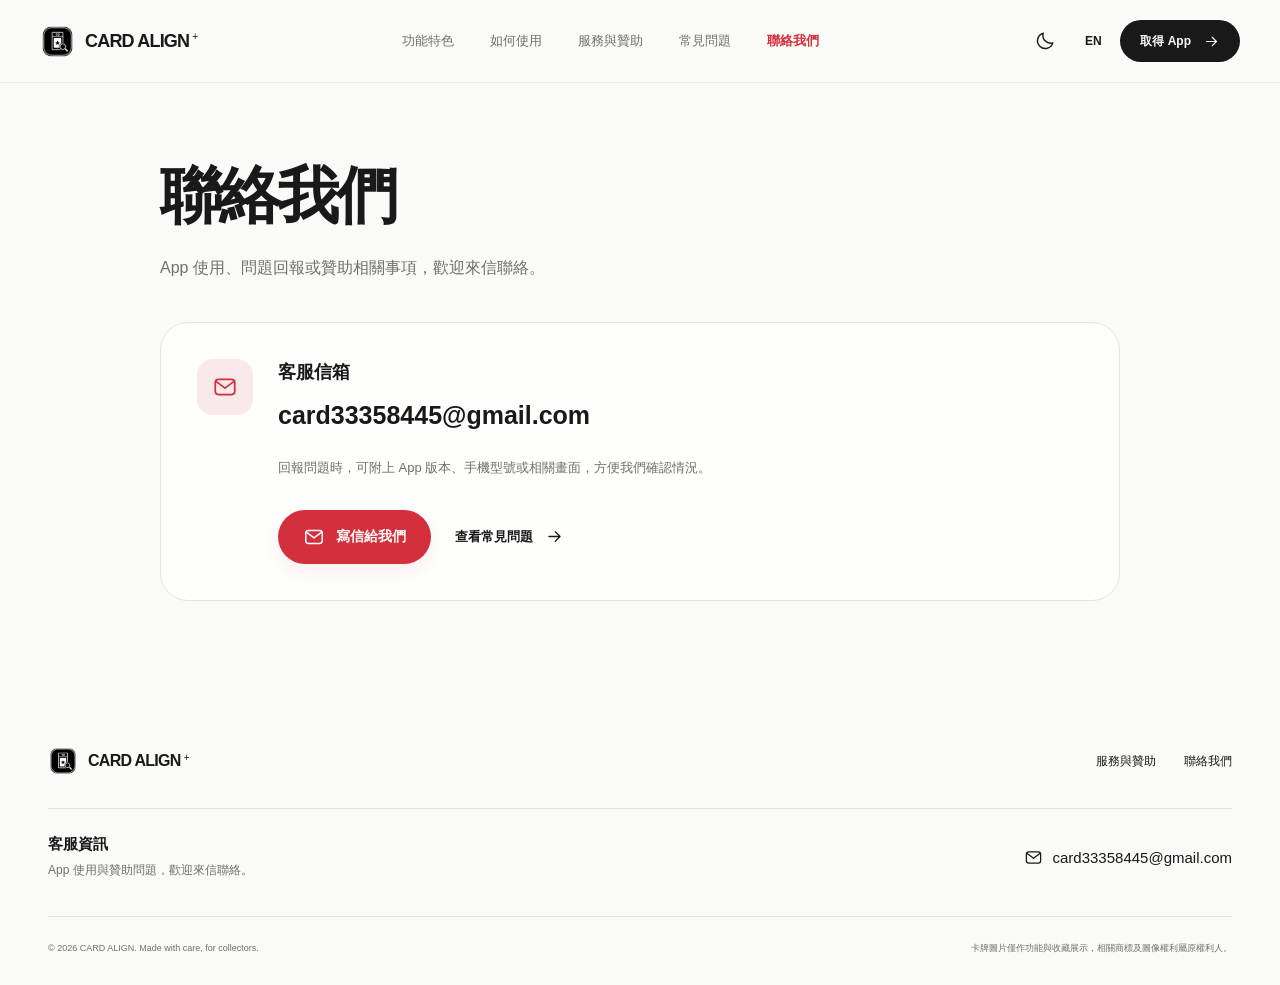
==== contact.html @ 81895a0d "Add standalone contact page and vertical feature stories without image previews" ====
<!doctype html>
<html lang="zh-Hant" data-theme="light" data-page="contact">
<head>
  <meta charset="utf-8">
  <meta name="viewport" content="width=device-width, initial-scale=1">
  <meta name="theme-color" content="#fafaf8">
  <meta name="description" content="CARD ALIGN 客服與聯絡方式。App 使用、問題回報或贊助相關事項，歡迎來信 card33358445@gmail.com。">
  <meta property="og:type" content="website">
  <meta property="og:title" content="聯絡我們｜CARD ALIGN">
  <meta property="og:description" content="CARD ALIGN 客服與聯絡方式，提供 App 使用與贊助問題的 Email 聯絡資訊。">
  <meta property="og:image" content="https://ice0819.github.io/Card-Align/assets/social-preview.jpg">
  <meta property="og:url" content="https://ice0819.github.io/Card-Align/contact.html">
  <meta name="twitter:card" content="summary_large_image">
  <link rel="icon" href="assets/favicon.png" type="image/png">
  <link rel="apple-touch-icon" href="assets/app-icon.png">
  <link rel="stylesheet" href="styles.css">
  <script>
    try { document.documentElement.dataset.theme = localStorage.getItem('card-align-theme') === 'dark' ? 'dark' : 'light'; } catch (_) {}
  </script>
  <script src="script.js" defer></script>
  <title>聯絡我們｜CARD ALIGN</title>
</head>
<body class="contact-page">
  <svg class="icon-definitions" xmlns="http://www.w3.org/2000/svg" aria-hidden="true">
    <symbol id="i-arrow" viewBox="0 0 24 24"><path d="M5 12h14m-6-6 6 6-6 6"/></symbol>
    <symbol id="i-down" viewBox="0 0 24 24"><path d="M12 3v12m-5-5 5 5 5-5M5 17v4h14v-4"/></symbol>
    <symbol id="i-search" viewBox="0 0 24 24"><circle cx="10.5" cy="10.5" r="6.5"/><path d="m16 16 5 5"/></symbol>
    <symbol id="i-sun" viewBox="0 0 24 24"><circle cx="12" cy="12" r="4"/><path d="M12 2v2m0 16v2M2 12h2m16 0h2M5 5l1.5 1.5m11 11L19 19M5 19l1.5-1.5m11-11L19 5"/></symbol>
    <symbol id="i-moon" viewBox="0 0 24 24"><path d="M20.5 14A8.5 8.5 0 0 1 10 3.5 8.5 8.5 0 1 0 20.5 14Z"/></symbol>
    <symbol id="i-menu" viewBox="0 0 24 24"><path d="M4 8h16M4 16h16"/></symbol>
    <symbol id="i-plus" viewBox="0 0 24 24"><path d="M12 5v14M5 12h14"/></symbol>
    <symbol id="i-scan" viewBox="0 0 24 24"><path d="M8 3H3v5m13-5h5v5M3 16v5h5m8 0h5v-5M7 12h10M12 7v10"/></symbol>
    <symbol id="i-photo" viewBox="0 0 24 24"><rect x="3" y="3" width="18" height="18" rx="3"/><circle cx="8" cy="8" r="1.5"/><path d="m3 17 6-6 5 5 3-3 4 4"/></symbol>
    <symbol id="i-chart" viewBox="0 0 24 24"><path d="M4 3v18h17M9 16v-5m5 5V6m5 10v-7"/></symbol>
    <symbol id="i-book" viewBox="0 0 24 24"><path d="M5 3h14v18H5a2 2 0 0 1-2-2V5a2 2 0 0 1 2-2Zm0 14h14M7 3v14m4-9h4"/></symbol>
    <symbol id="i-check" viewBox="0 0 24 24"><path d="m5 12 4 4L19 6"/></symbol>
    <symbol id="i-mail" viewBox="0 0 24 24"><rect x="3" y="5" width="18" height="14" rx="3"/><path d="m4 7 8 6 8-6"/></symbol>
    <symbol id="i-coffee" viewBox="0 0 24 24"><path d="M4 8h13v7a5 5 0 0 1-5 5H9a5 5 0 0 1-5-5V8Zm13 1h2a3 3 0 1 1 0 6h-2M7 3v2m4-2v2m4-2v2"/></symbol>
    <symbol id="i-external" viewBox="0 0 24 24"><path d="M14 4h6v6m0-6L10 14M10 4H5a1 1 0 0 0-1 1v14a1 1 0 0 0 1 1h14a1 1 0 0 0 1-1v-5"/></symbol>
  </svg>
  <a class="skip-link" href="#main" data-i18n="skip">跳至主要內容</a>
  <header class="site-header">
    <div class="header-inner">
      <a class="brand" href="index.html" data-page-link aria-label="CARD ALIGN home">
        <img class="brand-mark" src="assets/logo.png" width="40" height="40" alt="">
        <span>CARD ALIGN<span class="brand-dot" aria-hidden="true">+</span></span>
      </a>
      <nav class="desktop-nav" aria-label="主要導覽" data-i18n-aria="navigation">
        <a href="index.html#features" data-page-link data-i18n="navFeatures">功能特色</a>
        <a href="index.html#how-it-works" data-page-link data-i18n="navHow">如何使用</a>
        <a href="index.html#service-info" data-page-link data-i18n="navService">服務與贊助</a>
        <a href="index.html#faq" data-page-link data-i18n="navFaq">常見問題</a>
        <a href="contact.html" data-page-link aria-current="page" data-i18n="contactUs">聯絡我們</a>
      </nav>
      <div class="header-actions">
        <button class="icon-button theme-toggle" type="button" aria-label="切換深色模式" data-i18n-aria="themeDark" aria-pressed="false"><svg class="icon moon"><use href="#i-moon"/></svg><svg class="icon sun"><use href="#i-sun"/></svg></button>
        <button class="language-toggle" type="button" aria-label="Switch to English">EN</button>
        <a class="button button-small button-ink header-download" href="index.html#download" data-page-link><span data-i18n="navDownload">取得 App</span><svg class="icon"><use href="#i-arrow"/></svg></a>
        <button class="icon-button menu-toggle" type="button" aria-expanded="false" aria-controls="mobile-menu" aria-label="開啟選單" data-i18n-aria="menuOpen"><svg class="icon"><use href="#i-menu"/></svg></button>
      </div>
    </div>
    <nav id="mobile-menu" class="mobile-menu" aria-label="行動版導覽" data-i18n-aria="mobileNavigation" hidden>
      <a href="index.html#features" data-page-link data-i18n="navFeatures">功能特色</a>
      <a href="index.html#how-it-works" data-page-link data-i18n="navHow">如何使用</a>
      <a href="index.html#service-info" data-page-link data-i18n="navService">服務與贊助</a>
      <a href="index.html#faq" data-page-link data-i18n="navFaq">常見問題</a>
        <a href="contact.html" data-page-link aria-current="page" data-i18n="contactUs">聯絡我們</a>
      <a href="index.html#download" data-page-link data-i18n="navDownload">取得 App</a>
    </nav>
  </header>

  <main id="main" class="contact-main container" aria-labelledby="contact-title">
    <div class="contact-heading reveal">
      <h1 id="contact-title" data-i18n="contactPageTitle">聯絡我們</h1>
      <p data-i18n="contactPageIntro">App 使用、問題回報或贊助相關事項，歡迎來信聯絡。</p>
    </div>
    <section class="contact-details reveal" aria-labelledby="contact-email-title">
      <span class="contact-mail-icon" aria-hidden="true"><svg class="icon"><use href="#i-mail"/></svg></span>
      <div class="contact-detail-copy">
        <h2 id="contact-email-title" data-i18n="contactEmailTitle">客服信箱</h2>
        <a class="contact-email" href="mailto:card33358445@gmail.com">card33358445@gmail.com</a>
        <p data-i18n="contactHelp">回報問題時，可附上 App 版本、手機型號或相關畫面，方便我們確認情況。</p>
        <div class="contact-actions">
          <a class="button button-red" href="mailto:card33358445@gmail.com"><svg class="icon" aria-hidden="true"><use href="#i-mail"/></svg><span data-i18n="contactWrite">寫信給我們</span></a>
          <a class="text-link" href="index.html#faq" data-page-link><span data-i18n="contactFaq">查看常見問題</span><svg class="icon" aria-hidden="true"><use href="#i-arrow"/></svg></a>
        </div>
      </div>
    </section>
  </main>

  <footer class="site-footer container">
    <div class="footer-top">
      <a class="brand" href="index.html" data-page-link aria-label="CARD ALIGN home"><img class="brand-mark" src="assets/logo.png" width="36" height="36" alt=""><span>CARD ALIGN<span class="brand-dot" aria-hidden="true">+</span></span></a>
      <div class="footer-links">
        <a href="index.html#service-info" data-page-link data-i18n="navService">服務與贊助</a>
        <a href="contact.html" data-page-link aria-current="page" data-i18n="contactUs">聯絡我們</a>
      </div>
    </div>
    <div id="contact" class="footer-contact">
      <div><h3 data-i18n="customerServiceTitle">客服資訊</h3><p data-i18n="customerServiceBody">App 使用與贊助問題，歡迎來信聯絡。</p></div>
      <a class="contact-email" href="mailto:card33358445@gmail.com"><svg class="icon" aria-hidden="true"><use href="#i-mail"/></svg><span>card33358445@gmail.com</span></a>
    </div>
    <div class="footer-bottom"><span>© <span id="year">2026</span> CARD ALIGN. <span data-i18n="madeWithCare">Made with care, for collectors.</span></span><span data-i18n="artworkCredit">卡牌圖片僅作功能與收藏展示，相關商標及圖像權利屬原權利人。</span></div>
  </footer>
</body>
</html>
---- styles.css ----
@charset "UTF-8";
:root {
  --bg:#fafaf8;
  --surface:#fff;
  --ink:#191919;
  --muted:#6f716e;
  --line:#e4e5df;
  --red:#d32f3c;
  --red-soft:#f9e9ea;
  --stage:#edf0ee;
  --glass:rgba(255,255,255,.78);
  --shadow:0 25px 55px -24px rgba(22,28,26,.38);
  --radius:28px;
  --ease:cubic-bezier(.22,.68,0,1.05);
  color-scheme:light
}
[data-theme=dark] {
  --bg:#111311;
  --surface:#1b1e1b;
  --ink:#f5f5ee;
  --muted:#aaaFA7;
  --line:#343832;
  --red:#ff7580;
  --red-soft:#392326;
  --stage:#212722;
  --glass:rgba(31,36,31,.85);
  --shadow:0 25px 60px -20px #0009;
  color-scheme:dark
}
*,*::before,*::after {
  box-sizing:border-box
}
html {
  scroll-behavior:smooth;
  scroll-padding-top:110px
}
body {
  margin:0;
  background:var(--bg);
  color:var(--ink);
  font-family:Arial,"Noto Sans TC","Microsoft JhengHei",sans-serif;
  -webkit-font-smoothing:antialiased;
  font-size:15px;
  line-height:1.7
}
button,a,input {
  -webkit-tap-highlight-color:transparent
}
button,input {
  font:inherit
}
button,a {
  touch-action:manipulation
}
button {
  color:inherit
}
button {
  cursor:pointer
}
a {
  color:inherit;
  text-decoration:none
}
button:disabled {
  cursor:default
}
img {
  display:block;
  max-width:100%;
  height:auto
}
button {
  border:0
}
p,h1,h2,h3,figure {
  margin:0
}
h1,h2,h3 {
  line-height:1.2;
  letter-spacing:-.055em
}
h2 {
  font-size:clamp(36px,4.2vw,59px);
  font-weight:800
}
h3 {
  font-size:23px;
  font-weight:700
}
::selection {
  background:#f3a6ae;
  color:#191919
}
[hidden] {
  display:none!important
}
:focus-visible {
  outline:3px solid var(--red);
  outline-offset:5px;
  border-radius:5px
}
.icon {
  width:22px;
  height:22px;
  fill:none;
  stroke:currentColor;
  stroke-width:1.6;
  stroke-linecap:round;
  stroke-linejoin:round;
  flex:none
}
.icon-definitions {
  position:absolute;
  width:0;
  height:0;
  overflow:hidden
}
.container {
  width:min(1240px,calc(100% - 96px));
  margin-inline:auto
}
.section-space {
  padding-block:116px
}
.eyebrow {
  font-size:11px;
  font-weight:700;
  letter-spacing:.14em;
  line-height:1.6;
  margin-bottom:23px;
  color:var(--muted);
  display:flex;
  align-items:center;
  gap:10px
}
.tiny-cross {
  width:10px;
  height:10px;
  position:relative;
  color:var(--red)
}
.tiny-cross::before,.tiny-cross::after {
  content:"";
  position:absolute;
  background:currentColor;
  top:4px;
  left:0;
  width:10px;
  height:2px
}
.tiny-cross::after {
  transform:rotate(90deg)
}
.section-intro {
  color:var(--muted);
  margin-top:22px;
  font-size:17px;
  line-height:1.8
}
.button {
  min-height:54px;
  padding:14px 25px;
  display:inline-flex;
  align-items:center;
  justify-content:center;
  gap:11px;
  border-radius:999px;
  font-size:14px;
  font-weight:700;
  line-height:1.4;
  transition:transform .2s,background .2s,box-shadow .2s;
  text-align:center
}
.button:hover {
  transform:translateY(-2px)
}
.button:active {
  transform:translateY(0)
}
.button-red {
  background:#d32f3c;
  color:#fff;
  box-shadow:0 7px 16px #d32f3c14
}
.button-red:hover {
  background:#b82430;
  box-shadow:0 9px 22px #d32f3c25
}
.button-ink {
  background:var(--ink);
  color:var(--bg)
}
.button-ink:hover {
  box-shadow:0 7px 20px #0002
}
.button-small {
  min-height:42px;
  padding:10px 20px;
  font-size:12px;
  gap:12px
}
.button-small .icon {
  width:17px;
  height:17px
}
.text-link {
  display:inline-flex;
  align-items:center;
  gap:12px;
  font-weight:600;
  font-size:14px
}
.text-link .icon {
  width:19px;
  height:19px;
  transition:transform .2s
}
.text-link:hover .icon {
  transform:translateX(4px)
}
.icon-button {
  width:42px;
  height:42px;
  display:inline-flex;
  align-items:center;
  justify-content:center;
  border-radius:50%;
  background:transparent;
  transition:background .2s;
  flex:none
}
.icon-button:hover {
  background:var(--line)
}
.glass {
  background:var(--glass);
  border:1px solid #ffffff9e;
  box-shadow:0 12px 45px #18281b0c;
  backdrop-filter:blur(18px);
  -webkit-backdrop-filter:blur(18px)
}
[data-theme=dark] .glass {
  border-color:#ffffff1f
}
.skip-link {
  position:fixed;
  top:-100px;
  left:20px;
  background:var(--ink);
  color:var(--bg);
  padding:10px 20px;
  z-index:100
}
.skip-link:focus {
  top:10px
}
.sr-only {
  position:absolute;
  width:1px;
  height:1px;
  padding:0;
  overflow:hidden;
  clip:rect(0,0,0,0);
  white-space:nowrap;
  border:0
}
/* Navigation */
.site-header {
  position:sticky;
  top:0;
  z-index:50;
  background:color-mix(in srgb,var(--bg) 88%,transparent);
  backdrop-filter:blur(20px);
  -webkit-backdrop-filter:blur(20px);
  border-bottom:1px solid color-mix(in srgb,var(--line) 60%,transparent)
}
.header-inner {
  width:min(1500px,calc(100% - 80px));
  height:82px;
  margin:auto;
  display:flex;
  align-items:center;
  justify-content:space-between;
  gap:25px
}
.brand {
  display:inline-flex;
  align-items:center;
  gap:10px;
  white-space:nowrap;
  font-weight:800;
  font-size:18px;
  letter-spacing:-.045em;
  line-height:1
}
.brand-mark {
  width:35px;
  height:35px;
  object-fit:contain
}
[data-theme=dark] .brand-mark {
  filter:invert(1)
}
.brand-dot {
  font-size:10px;
  vertical-align:top;
  margin-left:3px;
  font-weight:400
}
.desktop-nav {
  display:flex;
  gap:36px;
  font-size:13px;
  color:var(--muted);
  margin-left:0
}
.desktop-nav a:hover {
  color:var(--ink)
}
.header-actions {
  display:flex;
  align-items:center;
  gap:8px
}
.language-toggle {
  background:transparent;
  border-radius:50%;
  width:38px;
  height:42px;
  font-size:12px;
  font-weight:700
}
.language-toggle:hover {
  background:var(--line)
}
.theme-toggle .sun {
  display:none
}
[data-theme=dark] .theme-toggle .sun {
  display:block
}
[data-theme=dark] .theme-toggle .moon {
  display:none
}
.menu-toggle {
  display:none
}
.mobile-menu {
  padding:12px 24px 20px;
  border-top:1px solid var(--line)
}
.mobile-menu a {
  display:block;
  padding:10px 8px;
  font-size:15px
}
/* Hero and the interactive card fan */
.hero {
  overflow:hidden;
  position:relative
}
.hero-copy {
  text-align:center;
  padding-top:63px;
  position:relative;
  z-index:2
}
.status-dot {
  width:6px;
  height:6px;
  background:var(--red);
  border-radius:50%;
  display:inline-block;
  flex:none
}
.hero h1 {
  font-size:clamp(54px,6.4vw,90px);
  font-weight:800;
  letter-spacing:-.075em;
  line-height:1.17;
  margin:25px 0 21px;
  position:relative;
  display:inline-block
}
.hero-emphasis {
  position:relative
}
.hero-emphasis::after {
  content:"";
  height:5px;
  position:absolute;
  left:1px;
  right:12px;
  bottom:-6px;
  background:var(--red);
  transform:rotate(-1.5deg);
  border-radius:50%;
  opacity:.85
}
.alignment-spark {
  position:absolute;
  right:-43px;
  bottom:28px;
  width:30px;
  height:30px;
  color:var(--red)
}
.alignment-spark::before,.alignment-spark::after {
  content:"";
  position:absolute;
  left:14px;
  top:0;
  width:2px;
  height:30px;
  background:currentColor
}
.alignment-spark::after {
  transform:rotate(90deg)
}
.hero-actions {
  display:flex;
  justify-content:center;
  align-items:center;
  gap:28px;
  margin-top:12px
}
.card-showcase {
  height:392px;
  position:relative;
  margin:36px auto 0;
  max-width:1640px;
  touch-action:pan-y;
  user-select:none;
  -webkit-user-select:none;
  isolation:isolate
}
.showcase-glow {
  position:absolute;
  left:12%;
  right:12%;
  top:10%;
  height:85%;
  background:radial-gradient(ellipse at center,#e6dfd2 0,transparent 68%);
  opacity:.4;
  z-index:-1;
  pointer-events:none
}
.showcase-cards {
  --card-width:190px;
  --card-step:157px;
  position:absolute;
  inset:22px 0 58px;
  pointer-events:none
}
.showcase-card {
  position:absolute;
  width:var(--card-width);
  left:calc(50% - var(--card-width)/2);
  top:5px;
  border-radius:10px;
  padding:0;
  box-shadow:var(--shadow);
  transform:translateX(calc(var(--offset)*var(--card-step))) translateY(var(--rise)) rotate(var(--angle)) scale(.94);
  transform-origin:50% 90%;
  z-index:var(--layer);
  background:#c4c1b4;
  transition:transform .8s var(--ease),opacity .6s,box-shadow .4s;
  pointer-events:auto
}
.showcase-card img {
  width:100%;
  aspect-ratio:360/502;
  border-radius:10px;
  object-fit:cover
}
.showcase-card:hover {
  box-shadow:0 26px 55px -15px #2227
}
.showcase-card.is-current {
  transform:translateX(0) translateY(-6px) rotate(0) scale(1.06);
  box-shadow:0 25px 45px -18px #1116
}
.showcase-card:focus-visible {
  outline-offset:6px
}
.showcase-badge {
  position:absolute;
  top:227px;
  left:calc(50% + 49px);
  z-index:10;
  padding:12px 14px;
  border-radius:13px;
  display:flex;
  gap:11px;
  align-items:center;
  pointer-events:none;
  transform:rotate(-4deg)
}
.showcase-badge>.icon {
  color:var(--red);
  width:26px;
  height:26px
}
.showcase-badge strong {
  display:block;
  font-size:22px;
  letter-spacing:-.03em;
  line-height:1.2
}
.showcase-badge div>span {
  font-size:10px;
  color:var(--muted)
}
.badge-tick {
  background:var(--ink);
  color:var(--surface);
  border-radius:50%;
  width:21px;
  height:21px;
  margin-left:7px;
  display:flex;
  align-items:center;
  justify-content:center
}
.badge-tick .icon {
  width:13px;
  height:13px
}
.showcase-controls {
  position:absolute;
  bottom:0;
  left:50%;
  transform:translateX(-50%);
  display:flex;
  align-items:center;
  gap:19px;
  white-space:nowrap
}
.showcase-controls .icon-button {
  width:34px;
  height:34px;
  border:1px solid var(--line);
  background:var(--bg)
}
.showcase-controls .icon {
  width:15px;
  height:15px
}
.showcase-prev .icon {
  transform:rotate(180deg)
}
/* One feature story at a time, following the normal page scroll. */
.gallery-intro { margin-top:35px; color:var(--muted); font-size:14px; }
.app-gallery { display:block; }
.feature-story {
  display:grid;
  grid-template-columns:minmax(0,480px) minmax(0,1fr);
  align-items:center;
  gap:90px;
  padding-block:58px;
}
.feature-story+.feature-story { border-top:1px solid var(--line); }
.feature-story-image { width:100%; height:auto; border-radius:20px; }
.feature-story figcaption { max-width:450px; }
.feature-story h3 { font-size:clamp(27px,3vw,40px); line-height:1.35; letter-spacing:-.045em; }
.feature-story figcaption p { margin-top:20px; font-size:16px; line-height:1.9; color:var(--muted); }
.feature-story:nth-child(even) { grid-template-columns:minmax(0,1fr) minmax(0,480px); }
.feature-story:nth-child(even) .feature-story-image { order:2; }
.feature-story:nth-child(even) figcaption { order:1; }
@media(max-width:1100px) {
  .feature-story { grid-template-columns:minmax(0,1fr) minmax(0,1fr); gap:55px; }
  .feature-story:nth-child(even) { grid-template-columns:minmax(0,1fr) minmax(0,1fr); }
}
@media(max-width:600px) {
  .gallery-intro { margin-top:25px; font-size:13px; }
  .feature-story { display:flex; flex-direction:column; align-items:stretch; gap:25px; padding-block:36px; }
  .feature-story:nth-child(even) .feature-story-image,.feature-story:nth-child(even) figcaption { order:0; }
  .feature-story-image { border-radius:15px; }
  .feature-story h3 { font-size:27px; }
  .feature-story figcaption p { margin-top:11px; font-size:14px; }
}
/* Feature tabs */
.feature-section {
  padding-top:80px
}
.feature-layout {
  display:grid;
  grid-template-columns:.9fr 1.1fr;
  gap:100px;
  margin-top:54px;
  align-items:stretch
}
.feature-tabs {
  display:flex;
  flex-direction:column;
  justify-content:center
}
.feature-tab {
  text-align:left;
  display:flex;
  gap:19px;
  padding:28px 0;
  background:none;
  border-top:1px solid var(--line);
  opacity:.56;
  transition:opacity .25s;
  align-items:flex-start
}
.feature-tab:last-child {
  border-bottom:1px solid var(--line)
}
.feature-tab:hover,.feature-tab.is-active {
  opacity:1
}
.feature-tab.is-active .tab-number {
  color:var(--red)
}
.tab-number {
  font-size:11px;
  line-height:26px;
  font-weight:700;
  font-variant-numeric:tabular-nums
}
.tab-copy {
  flex:1;
  display:flex;
  flex-direction:column;
  gap:11px
}
.tab-copy strong {
  font-size:24px;
  letter-spacing:-.045em;
  line-height:1.4
}
.tab-copy>span {
  font-size:13px;
  color:var(--muted);
  line-height:1.9;
  max-width:320px
}
.feature-tab>.icon {
  width:21px;
  height:21px;
  margin-top:3px
}
.feature-stage {
  min-width:0;
  background:var(--stage);
  border-radius:var(--radius);
  min-height:526px;
  overflow:hidden;
  position:relative
}
.feature-panel {
  position:relative;
  min-height:526px;
  padding:24px;
  display:flex;
  flex-direction:column;
  align-items:center;
  justify-content:center;
  animation:panel-in .3s ease
}
.stage-topline {
  position:absolute;
  top:22px;
  left:24px;
  right:24px;
  display:flex;
  justify-content:space-between;
  align-items:center;
  z-index:3
}
.stage-tag {
  display:inline-flex;
  align-items:center;
  gap:7px;
  font-size:10px;
  font-weight:600;
  background:var(--glass);
  border:1px solid var(--surface);
  padding:5px 10px;
  border-radius:20px
}
.stage-tag .icon {
  width:13px;
  height:13px
}
.demo-label {
  font-size:10px;
  letter-spacing:.03em;
  color:var(--muted)
}
.alignment-demo {
  position:relative;
  display:flex;
  justify-content:center;
  align-items:center;
  width:100%;
  height:348px;
  margin-top:15px
}
.alignment-grid {
  position:absolute;
  inset:0;
  background-image:linear-gradient(var(--line) 1px,transparent 1px),linear-gradient(90deg,var(--line) 1px,transparent 1px);
  background-size:31px 31px;
  mask-image:radial-gradient(ellipse,#0009,transparent 70%);
  -webkit-mask-image:radial-gradient(ellipse,#0009,transparent 70%)
}
.align-card {
  position:relative;
  width:183px;
  transform:rotate(-5deg);
  box-shadow:0 16px 30px #172c3c24;
  border-radius:7px
}
.align-card>img {
  border-radius:7px
}
.detection-outline {
  position:absolute;
  inset:-6px;
  border:1px solid var(--red)
}
.detection-outline>i {
  position:absolute;
  width:8px;
  height:8px;
  background:var(--red);
  border:2px solid #fff;
  border-radius:50%;
  left:-4px;
  top:-4px
}
.detection-outline>i:nth-child(2) {
  left:auto;
  right:-4px
}
.detection-outline>i:nth-child(3) {
  left:auto;
  right:-4px;
  top:auto;
  bottom:-4px
}
.detection-outline>i:nth-child(4) {
  top:auto;
  bottom:-4px
}
.inner-outline {
  position:absolute;
  inset:18px 17px;
  border:1px solid #fff9;
  box-shadow:0 0 0 1px #19191920;
  transform:translateX(var(--demo-offset,0px));
  transition:transform .1s
}
.floating-coordinate {
  position:absolute;
  font-size:9px;
  font-family:monospace;
  color:var(--muted);
  background:var(--glass);
  padding:3px 7px;
  border-radius:3px
}
.coordinate-top {
  top:37px;
  left:20px
}
.coordinate-bottom {
  bottom:23px;
  right:10px
}
.demo-slider {
  width:100%;
  max-width:355px;
  position:relative;
  padding:16px 19px 12px;
  border-radius:15px;
  margin-top:-1px
}
.demo-slider-head {
  display:flex;
  justify-content:space-between;
  align-items:center;
  font-size:11px
}
.demo-slider output {
  font-size:16px;
  font-weight:700;
  font-variant-numeric:tabular-nums
}
.demo-slider input {
  display:block;
  width:100%;
  accent-color:var(--red);
  height:18px;
  margin:12px 0 7px;
  cursor:ew-resize
}
.demo-slider p {
  font-size:9px;
  color:var(--muted)
}
.report-demo {
  width:87%;
  padding:25px;
  border-radius:21px;
  margin-top:20px;
  transform:rotate(-3deg);
  box-shadow:0 25px 45px #172c3c13
}
.report-demo-heading {
  font-size:12px;
  display:flex;
  justify-content:space-between;
  align-items:center;
  font-weight:600
}
.report-demo-heading .icon {
  width:17px;
  color:var(--red)
}
.grade-pair {
  display:grid;
  grid-template-columns:1fr 1fr;
  margin:29px 0 28px
}
.grade-pair>div {
  display:flex;
  flex-direction:column;
  align-items:center;
  line-height:1
}
.grade-pair>div+div {
  border-left:1px solid var(--line)
}
.grade-pair span {
  font-size:11px;
  color:var(--muted);
  letter-spacing:.1em
}
.grade-pair strong {
  font-size:67px;
  letter-spacing:-.075em;
  font-weight:500;
  margin-top:11px
}
.report-ratios {
  border-top:1px solid var(--line);
  padding-top:11px
}
.report-ratios>div {
  display:grid;
  grid-template-columns:.7fr 1fr 1fr;
  gap:5px;
  font-size:11px;
  padding:10px 0
}
.report-ratios b {
  text-align:right;
  font-size:14px;
  font-weight:500
}
.report-ratios span {
  color:var(--muted)
}
.report-legend {
  display:flex;
  align-items:center;
  gap:5px;
  font-size:9px;
  color:var(--muted);
  margin-top:5px
}
.report-legend>span:first-child {
  width:5px;
  height:5px;
  background:var(--red);
  border-radius:50%
}
.stage-bottom-note {
  position:absolute;
  bottom:25px;
  font-size:10px;
  color:var(--muted);
  left:24px;
  right:24px;
  text-align:center
}
.mini-collection {
  display:flex;
  gap:15px;
  width:87%;
  margin-top:37px;
  align-items:flex-start;
  transform:rotate(-4deg)
}
.collection-tile {
  width:50%;
  padding:9px;
  background:var(--surface);
  border-radius:11px;
  box-shadow:0 8px 18px #172c3c12
}
.collection-tile+div {
  margin-top:30px
}
.collection-tile>img {
  border-radius:6px;
  aspect-ratio:360/502;
  object-fit:cover
}
.collection-tile>div {
  padding:11px 3px 7px
}
.collection-tile strong {
  font-size:12px;
  display:block;
  line-height:1.3
}
.collection-tile>div span {
  font-size:9px;
  color:var(--muted)
}
.collection-grade {
  font-size:9px;
  color:var(--red);
  border:1px solid var(--red-soft);
  background:var(--red-soft);
  display:inline-block;
  padding:0 5px;
  border-radius:4px;
  margin-left:3px
}
.collection-toolbar {
  display:flex;
  align-items:center;
  gap:8px;
  font-size:10px;
  padding:13px 17px;
  position:absolute;
  bottom:39px;
  border-radius:13px;
  transform:rotate(2deg);
  max-width:90%
}
.collection-toolbar>.icon {
  width:17px;
  height:17px;
  color:var(--red)
}
.collection-toolbar>.icon:last-child {
  margin-left:25px;
  color:var(--muted)
}
/* Inactive tabs remain readable; the red rule and number indicate selection. */
.feature-tab {
  opacity:1
}
.feature-tab:not(.is-active) .tab-copy strong {
  color:var(--muted)
}
/* The four-step walkthrough */
.how-section {
  background:#1c201d;
  color:#f7f7ee
}
.how-heading {
  display:flex;
  justify-content:space-between;
  align-items:flex-end;
  gap:40px
}
.how-heading .eyebrow {
  color:#b0b4aa
}
.how-heading>p {
  font-size:14px;
  color:#b0b4aa;
  line-height:1.85;
  padding-bottom:4px
}
.steps {
  list-style:none;
  padding:0;
  margin:62px 0 0;
  display:grid;
  grid-template-columns:repeat(4,minmax(0,1fr));
  gap:32px
}
.steps>li {
  border-top:1px solid #ffffff35;
  padding-top:21px
}
.step-top {
  display:flex;
  justify-content:space-between;
  align-items:center;
  margin-bottom:34px;
  color:#b0b4aa
}
.step-top>span {
  font-size:11px;
  font-weight:600;
  font-variant-numeric:tabular-nums
}
.step-top>.icon {
  width:21px;
  height:21px
}
.steps h3 {
  font-size:21px;
  letter-spacing:-.04em
}
.steps p {
  color:#b0b4aa;
  font-size:12px;
  line-height:1.9;
  margin-top:14px;
  min-height:70px
}
.step-visual {
  height:96px;
  margin-top:22px;
  display:flex;
  align-items:center;
  justify-content:center;
  background:#252a25;
  border-radius:10px
}
.import-visual {
  gap:8px
}
.import-visual>div {
  height:56px;
  width:65px;
  border:1px solid #51574d;
  border-radius:5px;
  display:flex;
  flex-direction:column;
  align-items:center;
  justify-content:center;
  gap:5px
}
.import-visual .icon {
  width:16px;
  height:16px;
  color:#b0b4aa
}
.import-visual span {
  font-size:8px;
  color:#b0b4aa
}
.corners-visual>div {
  height:66px;
  width:54px;
  border:1px solid #ff8991;
  position:relative;
  transform:rotate(-7deg)
}
.corners-visual span {
  width:5px;
  height:5px;
  position:absolute;
  left:-3px;
  top:-3px;
  border-radius:50%;
  background:#ff8991
}
.corners-visual span:nth-child(2) {
  left:auto;
  right:-3px
}
.corners-visual span:nth-child(3) {
  left:auto;
  right:-3px;
  top:auto;
  bottom:-3px
}
.corners-visual span:nth-child(4) {
  top:auto;
  bottom:-3px
}
.corners-visual i {
  position:absolute;
  inset:8px;
  border:1px solid #ffffff4d
}
.ratios-visual {
  flex-direction:column;
  gap:10px
}
.ratios-visual>span {
  font-size:28px;
  letter-spacing:-.04em;
  line-height:1
}
.ratios-visual>span span {
  padding:0 7px;
  color:#b0b4aa
}
.ratios-visual>div {
  display:flex;
  width:90px;
  gap:3px
}
.ratios-visual i {
  width:50%;
  height:3px;
  background:#eb6b77;
  border-radius:3px
}
.ratios-visual i+i {
  background:#cbd4c2
}
.saved-visual {
  gap:9px;
  font-size:11px
}
.saved-visual>.icon {
  width:25px;
  height:25px;
  padding:5px;
  background:#414d40;
  border-radius:50%;
  color:#d7e8d0
}
/* Export, market search, and privacy */
.more-grid {
  display:grid;
  grid-template-columns:1fr 1fr;
  gap:24px;
  margin-top:49px
}
.more-grid article {
  overflow:hidden;
  border-radius:var(--radius)
}
.export-feature {
  background:#eaece8;
  min-height:730px;
  position:relative;
  color:#1a231b
}
.more-card-copy {
  padding:36px 37px 0;
  position:relative;
  z-index:2
}
.small-label {
  font-size:9px;
  font-weight:600;
  letter-spacing:.14em;
  display:block;
  margin-bottom:18px;
  color:#647061
}
.more-card-copy h3 {
  font-size:25px;
  letter-spacing:-.045em
}
.more-card-copy p {
  font-size:13px;
  line-height:1.9;
  color:#647061;
  margin-top:14px;
  max-width:400px
}
.slab-scene {
  position:relative;
  height:460px;
  margin-top:20px;
  display:flex;
  align-items:center;
  justify-content:center
}
.slab-scene::before {
  content:"";
  position:absolute;
  width:320px;
  height:320px;
  border:1px solid #cdd4c9;
  border-radius:50%;
  top:60px
}
.score-slab {
  position:relative;
  width:244px;
  padding:14px 13px 15px;
  border:3px solid #bcc2b9;
  background:linear-gradient(135deg,#f8faf259,#e0e6dc47 44%,#ffffff9c 47%,#b2beb159);
  border-radius:14px;
  box-shadow:inset 0 0 0 3px #ffffff54,inset 0 0 0 7px #ffffff24,12px 22px 30px #23391d26;
  transform:rotate(7deg);
  flex:none
}
.slab-label {
  position:relative;
  background:#f5f5ed;
  border:6px solid #c82d36;
  padding:7px 6px 9px;
  height:88px;
  display:flex;
  justify-content:space-between;
  gap:8px;
  box-shadow:0 0 0 1px #a6ada1;
  line-height:1.15;
  color:#182018
}
.slab-label-left {
  display:flex;
  flex-direction:column;
  gap:3px;
  font-size:8px;
  letter-spacing:-.02em
}
.slab-label-left strong {
  font-size:9px
}
.slab-label-right {
  font-size:10px;
  min-width:51px;
  padding-top:8px;
  display:flex;
  flex-direction:column;
  gap:5px
}
.slab-label-right>div {
  display:flex;
  justify-content:space-between;
  gap:7px
}
.slab-label-right b {
  font-weight:700
}
.slab-label-bottom {
  font-size:6px;
  position:absolute;
  left:6px;
  bottom:7px;
  font-weight:600;
  letter-spacing:.035em
}
.slab-sticker {
  width:30px;
  height:25px;
  position:absolute;
  left:calc(50% - 15px);
  bottom:-17px;
  background:linear-gradient(140deg,#e4e9e3,#b9cbbf,#ecdfdf);
  padding:3px;
  border:1px solid #a7b2a5
}
.slab-sticker img {
  height:100%;
  width:100%;
  object-fit:contain
}
.slab-divider {
  height:18px;
  border-bottom:2px solid #b4bdb0;
  margin:5px 0 13px;
  box-shadow:0 2px 0 #ffffff66
}
.slab-card-well {
  background:#1b241b;
  padding:10px 8px;
  border:2px solid #a6b4a2;
  box-shadow:inset 1px 1px 4px #0007
}
.slab-card-well>img {
  width:100%;
  border-radius:7px
}
.more-side {
  display:flex;
  flex-direction:column;
  gap:24px
}
.search-feature {
  background:#f1eae5;
  flex:1;
  color:#342b22;
  min-height:466px
}
.search-feature .small-label,.search-feature .more-card-copy p {
  color:#84776b
}
.search-demo {
  padding:28px 37px 30px
}
.mock-search {
  display:flex;
  align-items:center;
  gap:10px;
  background:#fffc;
  border:1px solid #fff;
  border-radius:12px;
  padding:13px 16px;
  box-shadow:0 7px 22px #5c3f2010;
  font-size:12px
}
.mock-search>.icon {
  color:#7e756c;
  width:18px;
  height:18px
}
.search-caret {
  width:1px;
  height:15px;
  background:#aaa;
  margin-left:-5px
}
.mock-search kbd {
  margin-left:auto;
  font-family:inherit;
  font-size:14px;
  color:#999186
}
.search-suggestions {
  display:flex;
  gap:7px;
  margin-top:10px
}
.search-suggestions span {
  border:1px solid #c8bdb1;
  border-radius:6px;
  font-size:9px;
  padding:3px 8px;
  color:#7e756c
}
.search-demo-card {
  display:flex;
  align-items:center;
  gap:13px;
  padding:18px 5px 0
}
.search-demo-card img {
  width:48px;
  border-radius:4px;
  transform:rotate(-5deg);
  box-shadow:0 7px 10px #573c221b
}
.search-demo-card strong {
  font-size:12px;
  display:block
}
.search-demo-card div span {
  font-size:9px;
  color:#84776b;
  letter-spacing:.06em
}
.search-demo-card>.icon {
  width:17px;
  height:17px;
  margin-left:auto;
  color:#84776b
}
.private-feature {
  background:var(--surface);
  border:1px solid var(--line);
  padding:30px;
  display:flex;
  align-items:flex-start;
  gap:20px;
  position:relative;
  min-height:208px
}
.privacy-symbol {
  position:relative;
  width:52px;
  height:52px;
  flex:none;
  background:var(--stage);
  border-radius:15px;
  display:flex;
  align-items:center;
  justify-content:center;
  margin-top:3px
}
.privacy-symbol>.icon {
  width:28px;
  height:28px
}
.privacy-symbol>span {
  position:absolute;
  bottom:-4px;
  right:-3px;
  width:21px;
  height:21px;
  border-radius:50%;
  background:var(--surface);
  border:1px solid var(--line);
  display:flex;
  align-items:center;
  justify-content:center
}
.privacy-symbol>span .icon {
  width:13px;
  height:13px;
  color:var(--red)
}
.private-feature h3 {
  font-size:21px;
  line-height:1.45
}
.private-feature p {
  font-size:12px;
  line-height:1.9;
  color:var(--muted);
  margin-top:10px
}
.compatibility-line {
  display:flex;
  justify-content:center;
  gap:45px;
  margin-top:35px;
  color:var(--muted)
}
.compatibility-line>span {
  display:flex;
  align-items:center;
  gap:9px;
  font-size:11px
}
.compatibility-line .icon {
  width:16px;
  height:16px
}
/* App pricing and voluntary support */
.service-section {
  border-top:1px solid var(--line);
}
.service-section .section-intro {
  max-width:650px;
}
.service-grid {
  display:grid;
  grid-template-columns:repeat(2,minmax(0,1fr));
  gap:24px;
  margin-top:42px;
}
.service-card {
  display:flex;
  flex-direction:column;
  align-items:flex-start;
  padding:36px;
  border:1px solid var(--line);
  border-radius:var(--radius);
  background:var(--glass);
}
.service-card .small-label {
  color:var(--muted);
}
.service-card h3 {
  font-size:25px;
  line-height:1.4;
}
.service-price {
  display:flex;
  align-items:baseline;
  gap:10px;
  margin-top:24px;
  line-height:1.2;
}
.price-currency {
  font-size:22px;
  font-weight:600;
}
.service-price strong {
  font-size:66px;
  letter-spacing:-.07em;
  font-weight:600;
}
.price-caption {
  color:var(--muted);
  font-size:13px;
  margin-left:4px;
}
.service-description {
  font-size:13px;
  color:var(--muted);
  line-height:1.9;
  margin-top:22px;
}
.service-inclusions {
  padding:0;
  margin:24px 0 30px;
  list-style:none;
}
.service-inclusions li {
  display:flex;
  align-items:flex-start;
  gap:9px;
  font-size:12px;
  line-height:1.8;
  margin-top:10px;
}
.service-inclusions .icon {
  width:16px;
  height:16px;
  color:var(--red);
  margin-top:2px;
}
.service-card>.button {
  margin-top:auto;
  min-height:48px;
  font-size:13px;
}
.donation-card {
  background:var(--red-soft);
  border-color:transparent;
}
.donation-amount {
  margin-top:31px;
  font-size:38px;
  font-weight:600;
  line-height:1.25;
  letter-spacing:-.045em;
}
.donation-currency {
  font-size:12px;
  color:var(--muted);
  margin-top:9px;
}
.donation-payment-note {
  font-size:12px;
  line-height:1.8;
  color:var(--muted);
  margin:23px 0 30px;
}
.service-contact-note {
  font-size:12px;
  line-height:1.9;
  color:var(--muted);
  margin-top:22px;
  display:flex;
  flex-wrap:wrap;
  gap:4px 12px;
}
.service-contact-note a {
  color:var(--ink);
  text-decoration:underline;
  text-underline-offset:4px;
}
.footer-contact {
  border-top:1px solid var(--line);
  margin-top:32px;
  padding-top:26px;
  display:flex;
  align-items:center;
  justify-content:space-between;
  gap:24px;
}
.footer-contact h3 {
  font-size:15px;
  letter-spacing:0;
}
.footer-contact p {
  font-size:12px;
  color:var(--muted);
  margin-top:7px;
}
.contact-email {
  display:inline-flex;
  align-items:center;
  gap:10px;
  font-size:15px;
}
.contact-email:hover {
  color:var(--red);
}
.contact-email>span {
  overflow-wrap:anywhere;
}
.contact-email .icon {
  width:19px;
  height:19px;
}
@media(max-width:850px) {
  .service-card {
    padding:27px;
  }
  .service-card h3 {
    font-size:22px;
  }
  .donation-amount {
    font-size:30px;
  }
  .footer-contact {
    align-items:flex-start;
    flex-direction:column;
    gap:17px;
  }
}
@media(max-width:600px) {
  .service-grid {
    grid-template-columns:1fr;
    gap:18px;
    margin-top:29px;
  }
  .service-card {
    padding:27px 25px;
  }
  .service-price strong {
    font-size:58px;
  }
  .service-card>.button {
    margin-top:0;
    font-size:12px;
  }
  .donation-amount {
    font-size:32px;
    margin-top:24px;
  }
  .service-contact-note {
    font-size:11px;
  }
  .footer-contact {
    margin-top:25px;
    padding-top:24px;
  }
  .contact-email {
    font-size:14px;
    max-width:100%;
  }
}
/* Questions */
.faq-section {
  border-top:1px solid var(--line);
  display:grid;
  grid-template-columns:.85fr 1.15fr;
  gap:95px;
  padding-bottom:125px
}
.faq-intro .text-link {
  margin-top:32px;
  font-size:12px;
  color:var(--muted)
}
.faq-list {
  padding-top:5px
}
.faq-list details {
  border-bottom:1px solid var(--line)
}
.faq-list details:first-child {
  border-top:1px solid var(--line)
}
.faq-list summary {
  list-style:none;
  cursor:pointer;
  display:flex;
  align-items:center;
  justify-content:space-between;
  gap:20px;
  padding:24px 0;
  font-size:14px;
  font-weight:600
}
.faq-list summary::-webkit-details-marker {
  display:none
}
.faq-list summary .icon {
  width:17px;
  height:17px;
  transition:transform .25s
}
.faq-list details[open] summary .icon {
  transform:rotate(45deg)
}
.faq-answer {
  font-size:13px;
  line-height:1.95;
  color:var(--muted);
  padding:0 32px 25px 0;
  animation:panel-in .25s ease
}
/* Download and footer */
.download-section {
  background:#efeeea;
  overflow:hidden;
  color:#191919
}
.download-inner {
  display:grid;
  grid-template-columns:1fr 1fr;
  position:relative;
  min-height:494px;
  align-items:center
}
.download-copy {
  padding:65px 0;
  position:relative;
  z-index:2
}
.download-copy .eyebrow {
  font-size:10px;
  color:#6d7067
}
.download-copy h2 {
  font-size:clamp(42px,4.4vw,64px)
}
.download-copy>p:not(.eyebrow) {
  font-size:15px;
  color:#6d7067;
  margin-top:22px
}
.download-copy>.button {
  background:#191919;
  color:#fff;
  margin-top:28px;
  padding-inline:23px
}
.download-copy>.button .icon:last-child {
  margin-left:9px;
  width:17px
}
.download-meta {
  display:block;
  font-size:10px;
  color:#797c72;
  margin-top:12px
}
.download-art {
  position:relative;
  height:100%;
  min-height:450px
}
.download-orbit {
  position:absolute;
  left:10%;
  top:11%;
  width:95%;
  aspect-ratio:1;
  border-radius:50%;
  border:1px solid #d1d2c8
}
.download-orbit::after {
  content:"";
  position:absolute;
  inset:35px;
  border-radius:50%;
  border:1px solid #d8d9d1
}
.download-card {
  position:absolute;
  width:205px;
  border-radius:10px;
  box-shadow:10px 24px 35px #1721133d;
  top:100px;
  left:20%
}
.download-card.card-one {
  transform:rotate(-17deg)
}
.download-card.card-two {
  transform:translate(105px,17px) rotate(12deg)
}
.download-seal {
  position:absolute;
  top:317px;
  left:20%;
  width:80px;
  height:80px;
  border-radius:21px;
  display:flex;
  align-items:center;
  justify-content:center;
  transform:rotate(-8deg);
  background:#ffffffa8;
  z-index:2
}
.site-footer {
  padding-block:49px 28px
}
.footer-top {
  display:flex;
  justify-content:space-between;
  align-items:center;
  gap:30px
}
.footer-top .brand {
  font-size:16px
}
.footer-top .brand-mark {
  width:30px;
  height:30px
}
.footer-links {
  display:flex;
  align-items:center;
  gap:28px;
  font-size:12px
}
.footer-links a {
  display:flex;
  align-items:center;
  gap:7px
}
.footer-links a:hover {
  color:var(--red)
}
.footer-links .icon {
  width:14px;
  height:14px
}
.footer-bottom {
  display:flex;
  justify-content:space-between;
  gap:30px;
  font-size:9px;
  color:var(--muted);
  border-top:1px solid var(--line);
  padding-top:24px;
  margin-top:36px
}
.footer-bottom>span:last-child {
  max-width:430px;
  text-align:right
}
.noscript-note {
  text-align:center;
  font-size:12px;
  padding:15px;
  color:var(--muted)
}
.js-motion .reveal {
  opacity:0;
  transform:translateY(20px);
  transition:opacity .7s ease,transform .7s ease
}
.js-motion .reveal.is-visible {
  opacity:1;
  transform:translateY(0)
}
@keyframes panel-in {
  from {
    opacity:0;
    transform:translateY(6px)
  }
  to {
    opacity:1;
    transform:translateY(0)
  }
}
/* English keeps the same layout, with room for longer words. */
html[lang=en] h1 {
  font-size:clamp(56px,6.4vw,88px);
  letter-spacing:-.075em;
  line-height:1.04
}
html[lang=en] h2 {
  letter-spacing:-.06em;
  line-height:1.1
}
html[lang=en] .tab-copy strong {
  font-size:24px
}
html[lang=en] .feature-layout {
  gap:70px
}
html[lang=en] .steps p {
  min-height:92px
}
html[lang=en] .more-card-copy h3 {
  line-height:1.15
}
html[lang=en] .private-feature h3 {
  font-size:21px
}
html[lang=en] .private-feature {
  min-height:221px
}
html[lang=en] .search-feature {
  min-height:493px
}
html[lang=en] .export-feature {
  min-height:738px
}
@media(min-width:1500px) {
  .hero-copy {
    padding-top:76px
  }
  .card-showcase {
    margin-top:45px;
    height:414px
  }
  .showcase-cards {
    --card-width:205px;
    --card-step:173px
  }
  .showcase-badge {
    top:248px
  }
}
@media(max-width:1100px) {
  .container {
    width:calc(100% - 64px)
  }
  .header-inner {
    width:calc(100% - 48px)
  }
  .desktop-nav {
    margin-left:0;
    gap:24px
  }
  .feature-layout {
    gap:50px
  }
  html[lang=en] .feature-layout {
    gap:40px
  }
  .steps {
    gap:24px
  }
  .steps p {
    min-height:92px
  }
  .more-card-copy {
    padding:30px 28px 0
  }
  .search-demo {
    padding:24px 28px
  }
  .private-feature {
    padding:26px 23px;
    gap:15px
  }
  .faq-section {
    gap:55px
  }
  .showcase-cards {
    --card-width:173px;
    --card-step:138px
  }
  .showcase-badge {
    top:205px
  }
  .download-card {
    width:180px;
    left:15%
  }
  .download-card.card-two {
    transform:translate(95px,17px) rotate(12deg)
  }
  .slab-scene {
    height:446px
  }
  .export-feature {
    min-height:719px
  }
  .footer-bottom {
    font-size:9px
  }
}
@media(max-width:850px) {
  .section-space {
    padding-block:85px
  }
  .header-inner {
    height:74px
  }
  .brand {
    font-size:16px;
    gap:8px
  }
  .brand-mark {
    width:31px;
    height:31px
  }
  .desktop-nav {
    display:none
  }
  .header-actions {
    gap:3px
  }
  .menu-toggle {
    display:inline-flex
  }
  .header-download {
    margin-inline:4px
  }
  .hero-copy {
    padding-top:50px
  }
  .hero h1 {
    font-size:72px
  }
  .feature-layout {
    gap:32px;
    grid-template-columns:1fr 1fr
  }
  .feature-tab {
    gap:12px;
    padding-block:25px
  }
  .tab-copy strong {
    font-size:21px
  }
  html[lang=en] .tab-copy strong {
    font-size:21px
  }
  .tab-copy>span {
    font-size:12px
  }
  .feature-tab>.icon {
    display:none
  }
  .feature-stage,.feature-panel {
    min-height:500px
  }
  .feature-panel {
    padding:18px
  }
  .stage-topline {
    left:18px;
    right:18px
  }
  .stage-tag {
    padding-inline:7px
  }
  .demo-label {
    font-size:9px
  }
  .coordinate-top {
    left:0
  }
  .coordinate-bottom {
    right:0
  }
  .align-card {
    width:158px
  }
  .alignment-demo {
    height:320px
  }
  .demo-slider {
    padding-inline:14px
  }
  .demo-slider p {
    font-size:8px
  }
  .report-demo {
    padding:21px 17px;
    width:100%
  }
  .grade-pair strong {
    font-size:56px
  }
  .report-ratios b {
    font-size:12px
  }
  .report-ratios>div {
    font-size:10px
  }
  .mini-collection {
    width:100%;
    gap:10px
  }
  .collection-tile {
    padding:6px
  }
  .collection-toolbar {
    font-size:9px;
    padding:11px 12px
  }
  .collection-toolbar>.icon:last-child {
    margin-left:6px
  }
  .how-heading {
    gap:25px
  }
  .how-heading>p {
    font-size:12px
  }
  .steps {
    grid-template-columns:1fr 1fr;
    gap:35px
  }
  .steps p {
    min-height:46px
  }
  html[lang=en] .steps p {
    min-height:46px
  }
  .step-top {
    margin-bottom:20px
  }
  .step-visual {
    margin-top:19px
  }
  .more-grid {
    gap:18px
  }
  .more-side {
    gap:18px
  }
  .more-card-copy {
    padding:25px 23px 0
  }
  .more-card-copy h3 {
    font-size:23px
  }
  .more-card-copy p {
    font-size:12px
  }
  .more-card-copy .small-label {
    font-size:8px
  }
  .private-feature {
    flex-direction:column;
    gap:15px;
    min-height:250px;
    padding:23px
  }
  .private-feature h3 {
    font-size:19px
  }
  .privacy-symbol {
    width:42px;
    height:42px;
    border-radius:12px
  }
  .privacy-symbol>.icon {
    width:24px;
    height:24px
  }
  .export-feature {
    min-height:752px
  }
  .slab-scene {
    margin-top:30px
  }
  .score-slab {
    width:219px
  }
  .slab-label {
    padding-inline:4px;
    height:86px;
    border-width:5px
  }
  .slab-label-left {
    font-size:7px
  }
  .slab-label-left strong {
    font-size:8px
  }
  .slab-label-right {
    min-width:45px;
    font-size:9px
  }
  .slab-label-bottom {
    left:4px;
    font-size:5px
  }
  .search-demo {
    padding-inline:23px
  }
  .search-suggestions {
    gap:5px;
    flex-wrap:wrap
  }
  .search-suggestions span {
    padding-inline:6px
  }
  .faq-section {
    grid-template-columns:1fr;
    gap:35px
  }
  .faq-intro .text-link {
    margin-top:23px
  }
  .faq-list {
    padding-top:0
  }
  .compatibility-line {
    gap:26px
  }
  .compatibility-line>span {
    font-size:10px;
    gap:6px
  }
  .download-inner {
    min-height:450px
  }
  .download-copy {
    padding-block:55px
  }
  .download-copy h2 {
    font-size:48px
  }
  .download-card {
    width:155px;
    top:115px;
    left:0
  }
  .download-card.card-two {
    transform:translate(80px,10px) rotate(12deg)
  }
  .download-seal {
    left:0;
    top:306px;
    width:65px;
    height:65px
  }
  .download-seal>img {
    width:41px;
    height:41px
  }
  .download-art {
    min-height:430px
  }
  .download-orbit {
    width:112%;
    left:-7%;
    top:13%
  }
  .footer-links {
    gap:20px;
    font-size:11px
  }
  .footer-bottom {
    flex-direction:column;
    gap:10px
  }
  .footer-bottom>span:last-child {
    text-align:left;
    max-width:none
  }
  html[lang=en] .export-feature {
    min-height:813px
  }
  html[lang=en] .private-feature {
    min-height:280px
  }
  html[lang=en] .download-copy h2 {
    font-size:47px
  }
}
@media(max-width:600px) {
  html {
    scroll-padding-top:90px
  }
  .container {
    width:calc(100% - 40px)
  }
  .section-space {
    padding-block:67px
  }
  .header-inner {
    width:calc(100% - 32px);
    height:68px;
    gap:10px
  }
  .brand {
    font-size:14px;
    gap:7px
  }
  .brand-mark {
    width:29px;
    height:29px
  }
  .brand-dot {
    font-size:8px
  }
  .header-actions>.icon-button {
    width:34px;
    height:38px
  }
  .header-actions>.language-toggle {
    width:30px;
    height:38px;
    font-size:11px
  }
  .header-download {
    display:none
  }
  .hero-copy {
    padding-top:36px
  }
  .hero h1 {
    font-size:clamp(43px,10.9vw,63px);
    margin-top:25px;
    margin-bottom:23px;
    letter-spacing:-.075em;
    line-height:1.2
  }
  .hero-emphasis::after {
    height:3px;
    bottom:-4px;
    right:5px
  }
  .alignment-spark {
    width:18px;
    height:18px;
    right:-23px;
    bottom:16px
  }
  .alignment-spark::before,.alignment-spark::after {
    height:18px;
    width:1.5px;
    left:8px
  }
  .hero-actions {
    gap:22px;
    margin-top:12px
  }
  .hero-actions .button {
    font-size:12px;
    min-height:49px;
    padding:13px 19px
  }
  .hero-actions .button .icon {
    width:17px;
    height:17px
  }
  .card-showcase {
    height:325px;
    margin-top:27px
  }
  .showcase-cards {
    --card-width:148px;
    --card-step:116px;
    inset:19px 0 45px
  }
  .showcase-card {
    border-radius:7px;
    box-shadow:0 18px 28px -15px #1118
  }
  .showcase-card img {
    border-radius:7px
  }
  .showcase-badge {
    top:179px;
    left:calc(50% + 15px);
    padding:9px 10px;
    gap:8px;
    border-radius:11px
  }
  .showcase-badge strong {
    font-size:18px
  }
  .showcase-badge>.icon {
    width:21px;
    height:21px
  }
  .showcase-badge div>span {
    font-size:8px
  }
  .badge-tick {
    width:17px;
    height:17px;
    margin-left:2px
  }
  .badge-tick>.icon {
    width:11px;
    height:11px
  }
  .showcase-controls {
    bottom:0;
    gap:15px
  }
  .showcase-controls .icon-button {
    width:32px;
    height:32px
  }
  .eyebrow {
    font-size:9px;
    letter-spacing:.1em;
    margin-bottom:18px
  }
  .tiny-cross {
    width:9px;
    height:9px
  }
  .section-intro {
    font-size:13px;
    margin-top:17px;
    max-width:320px
  }
  h2 {
    font-size:36px;
    line-height:1.25
  }
  .feature-layout {
    grid-template-columns:1fr;
    gap:25px;
    margin-top:29px
  }
  html[lang=en] .feature-layout {
    gap:25px
  }
  .feature-tabs {
    display:grid;
    grid-template-columns:repeat(3,minmax(0,1fr));
    gap:10px;
    align-items:start
  }
  .feature-tab {
    display:block;
    text-align:left;
    padding:15px 0 0;
    border-top:2px solid var(--line);
    opacity:1;
    position:relative
  }
  .feature-tab:last-child {
    border-bottom:0
  }
  .feature-tab.is-active {
    border-color:var(--red)
  }
  .tab-number {
    font-size:9px;
    line-height:1;
    display:block;
    margin-bottom:9px
  }
  .tab-copy strong {
    font-size:13px;
    line-height:1.5;
    letter-spacing:-.05em
  }
  html[lang=en] .tab-copy strong {
    font-size:13px;
    line-height:1.35;
    min-height:35px
  }
  .tab-copy>span {
    display:none
  }
  .feature-stage,.feature-panel {
    min-height:474px
  }
  .feature-panel {
    padding:23px
  }
  .stage-topline {
    left:23px;
    right:23px
  }
  .stage-tag {
    padding:5px 9px
  }
  .demo-label {
    font-size:9px
  }
  .alignment-demo {
    height:302px;
    margin-top:18px
  }
  .align-card {
    width:166px
  }
  .coordinate-top {
    top:24px;
    left:10px
  }
  .coordinate-bottom {
    bottom:13px;
    right:0
  }
  .demo-slider {
    max-width:325px;
    margin-top:2px;
    padding:15px 17px 12px
  }
  .demo-slider p {
    font-size:9px
  }
  .report-demo {
    width:90%;
    padding:23px;
    margin-top:10px
  }
  .grade-pair strong {
    font-size:62px
  }
  .report-ratios b {
    font-size:14px
  }
  .report-ratios>div {
    font-size:11px
  }
  .mini-collection {
    width:92%;
    gap:14px;
    margin-top:30px
  }
  .collection-tile {
    padding:8px
  }
  .collection-toolbar {
    font-size:10px;
    bottom:25px;
    padding:12px 16px
  }
  .collection-toolbar>.icon:last-child {
    margin-left:15px
  }
  .how-heading {
    flex-direction:column;
    align-items:flex-start;
    gap:20px
  }
  .how-heading>p {
    font-size:13px
  }
  .how-heading>p br {
    display:none
  }
  .steps {
    margin-top:31px;
    gap:29px 21px
  }
  .step-top {
    margin-bottom:18px
  }
  .step-top>span {
    font-size:10px
  }
  .step-top>.icon {
    width:18px;
    height:18px
  }
  .steps h3 {
    font-size:18px
  }
  .steps p {
    font-size:11px;
    margin-top:12px;
    min-height:67px
  }
  html[lang=en] .steps p {
    min-height:84px
  }
  .step-visual {
    height:81px;
    margin-top:16px
  }
  .corners-visual>div {
    height:55px;
    width:45px
  }
  .saved-visual {
    font-size:9px;
    gap:5px
  }
  .saved-visual>.icon {
    width:22px;
    height:22px
  }
  .import-visual>div {
    width:51px;
    height:49px
  }
  .more-grid {
    grid-template-columns:1fr;
    margin-top:32px;
    gap:18px
  }
  .more-card-copy {
    padding:29px 26px 0
  }
  .more-card-copy .small-label {
    font-size:8px;
    margin-bottom:15px
  }
  .more-card-copy h3 {
    font-size:23px
  }
  .more-card-copy p {
    font-size:12px;
    margin-top:12px;
    max-width:360px
  }
  .export-feature {
    min-height:auto
  }
  .slab-scene {
    height:438px;
    margin-top:10px;
    margin-bottom:16px
  }
  .score-slab {
    width:231px
  }
  .slab-label-left {
    font-size:8px
  }
  .slab-label-left strong {
    font-size:9px
  }
  .slab-label-right {
    font-size:10px;
    min-width:50px
  }
  .slab-label-bottom {
    font-size:5.5px
  }
  .more-side {
    gap:18px
  }
  .search-feature {
    min-height:440px
  }
  .search-demo {
    padding:25px 26px 29px
  }
  .search-demo-card img {
    width:49px
  }
  .private-feature {
    flex-direction:row;
    padding:27px 25px 51px;
    gap:17px;
    min-height:190px
  }
  .private-feature h3 {
    font-size:19px
  }
  .private-feature p {
    font-size:11px
  }
  .privacy-symbol {
    width:43px;
    height:43px
  }
  .compatibility-line {
    display:flex;
    justify-content:flex-start;
    flex-wrap:wrap;
    gap:13px 22px;
    margin-top:23px
  }
  .compatibility-line>span {
    font-size:10px
  }
  .compatibility-line .icon {
    width:14px;
    height:14px
  }
  .faq-section {
    gap:30px;
    padding-top:58px;
    padding-bottom:67px
  }
  .faq-intro .text-link {
    font-size:11px;
    margin-top:22px
  }
  .faq-list summary {
    font-size:12px;
    padding-block:20px
  }
  .faq-answer {
    font-size:12px;
    padding-right:15px;
    line-height:1.9
  }
  .download-inner {
    display:block;
    min-height:auto
  }
  .download-copy {
    padding-top:49px;
    padding-bottom:0
  }
  .download-copy .eyebrow {
    font-size:8px;
    letter-spacing:.07em
  }
  .download-copy h2 {
    font-size:43px
  }
  .download-copy>p:not(.eyebrow) {
    font-size:13px;
    margin-top:18px
  }
  .download-copy .button {
    margin-top:23px;
    min-height:49px;
    font-size:12px;
    padding-inline:21px
  }
  .download-copy .button>.icon {
    width:18px;
    height:18px
  }
  .download-meta {
    font-size:9px
  }
  .download-art {
    height:312px;
    min-height:0;
    width:310px;
    margin:0 auto
  }
  .download-orbit {
    top:-2%;
    left:0;
    width:100%
  }
  .download-card {
    width:156px;
    left:29px;
    top:36px
  }
  .download-card.card-two {
    transform:translate(95px,11px) rotate(12deg)
  }
  .download-seal {
    left:21px;
    top:210px;
    width:65px;
    height:65px;
    border-radius:17px
  }
  .site-footer {
    padding-top:33px;
    padding-bottom:25px
  }
  .footer-top {
    flex-direction:column;
    align-items:flex-start;
    gap:27px
  }
  .footer-top .brand {
    font-size:15px
  }
  .footer-top .brand-mark {
    width:30px;
    height:30px
  }
  .footer-links {
    flex-wrap:wrap;
    gap:25px;
    font-size:11px
  }
  .footer-bottom {
    margin-top:27px;
    padding-top:20px;
    font-size:8px;
    gap:13px;
    line-height:1.8
  }
  .footer-bottom>span:last-child {
    max-width:290px
  }
  html[lang=en] h1 {
    font-size:clamp(48px,12vw,70px);
    line-height:1.05
  }
  html[lang=en] h2 {
    font-size:37px
  }
  html[lang=en] .export-feature {
    min-height:0
  }
  html[lang=en] .private-feature {
    min-height:215px
  }
  html[lang=en] .private-feature h3 {
    font-size:20px
  }
  html[lang=en] .search-feature {
    min-height:450px
  }
  html[lang=en] .download-copy h2 {
    font-size:49px
  }
}
@media(max-width:360px) {
  .container {
    width:calc(100% - 32px)
  }
  .hero h1 {
    font-size:43px
  }
  .header-inner {
    width:calc(100% - 24px)
  }
  .header-actions {
    gap:0
  }
  .hero-actions {
    gap:17px
  }
  .hero-actions .button {
    padding-inline:15px;
    font-size:11px
  }
  .steps {
    gap:28px 16px
  }
  .steps h3 {
    font-size:16px
  }
  .steps p {
    min-height:83px
  }
  .tab-copy strong {
    font-size:12px
  }
  .feature-panel {
    padding:19px
  }
  .feature-stage,.feature-panel {
    min-height:461px
  }
  .mini-collection {
    width:100%
  }
  .collection-toolbar {
    font-size:9px
  }
  .download-art {
    width:285px
  }
  .download-card {
    left:14px
  }
  .download-seal {
    left:10px
  }
  .download-card.card-two {
    transform:translate(90px,11px) rotate(12deg)
  }
}
@media(prefers-reduced-motion:reduce) {
  html {
    scroll-behavior:auto
  }
  *,*::before,*::after {
    animation-duration:.01ms!important;
    transition-duration:.01ms!important
  }
  .js-motion .reveal {
    opacity:1;
    transform:none
  }
}
@media(max-width:600px) {
  html[lang=en] .alignment-spark {
    right:0;
  }
}
/* Shared navigation and the independent contact page. */
.desktop-nav a[aria-current="page"],.mobile-menu a[aria-current="page"] {
  color:var(--red);
  font-weight:700;
}
body.contact-page {
  min-height:100dvh;
  display:flex;
  flex-direction:column;
}
.contact-main {
  flex:1;
  max-width:960px;
  padding-block:76px 96px;
}
body.contact-page .contact-heading h1 {
  font-size:clamp(40px,5vw,62px);
  line-height:1.2;
}
.contact-heading>p {
  font-size:16px;
  line-height:1.9;
  color:var(--muted);
  margin-top:20px;
  max-width:660px;
}
.contact-details {
  display:grid;
  grid-template-columns:56px minmax(0,1fr);
  gap:25px;
  margin-top:38px;
  padding:36px;
  border:1px solid var(--line);
  border-radius:var(--radius);
  background:var(--glass);
}
.contact-mail-icon {
  display:flex;
  align-items:center;
  justify-content:center;
  width:56px;
  height:56px;
  border-radius:16px;
  background:var(--red-soft);
  color:var(--red);
}
.contact-mail-icon .icon {
  width:26px;
  height:26px;
}
.contact-detail-copy h2 {
  font-size:18px;
  letter-spacing:0;
  line-height:1.5;
}
.contact-details .contact-email {
  display:block;
  font-size:clamp(17px,2.4vw,25px);
  overflow-wrap:anywhere;
  margin-top:8px;
  font-weight:600;
}
.contact-detail-copy>p {
  font-size:13px;
  line-height:1.9;
  color:var(--muted);
  margin-top:20px;
  max-width:570px;
}
.contact-actions {
  display:flex;
  flex-wrap:wrap;
  align-items:center;
  gap:18px 24px;
  margin-top:29px;
}
.contact-actions .text-link {
  font-size:13px;
}
@media(max-width:1020px) {
  .desktop-nav { display:none; }
  .menu-toggle { display:inline-flex; }
}
@media(max-width:600px) {
  .contact-main { padding-block:45px 60px; }
  .contact-heading>p { font-size:14px; margin-top:17px; }
  .contact-details { grid-template-columns:1fr; gap:21px; padding:25px 23px; margin-top:29px; }
  .contact-mail-icon { width:49px; height:49px; border-radius:14px; }
  .contact-detail-copy>p { font-size:12px; margin-top:17px; }
  .contact-actions { margin-top:23px; }
  .contact-actions .button { font-size:13px; min-height:49px; padding-inline:20px; }
}
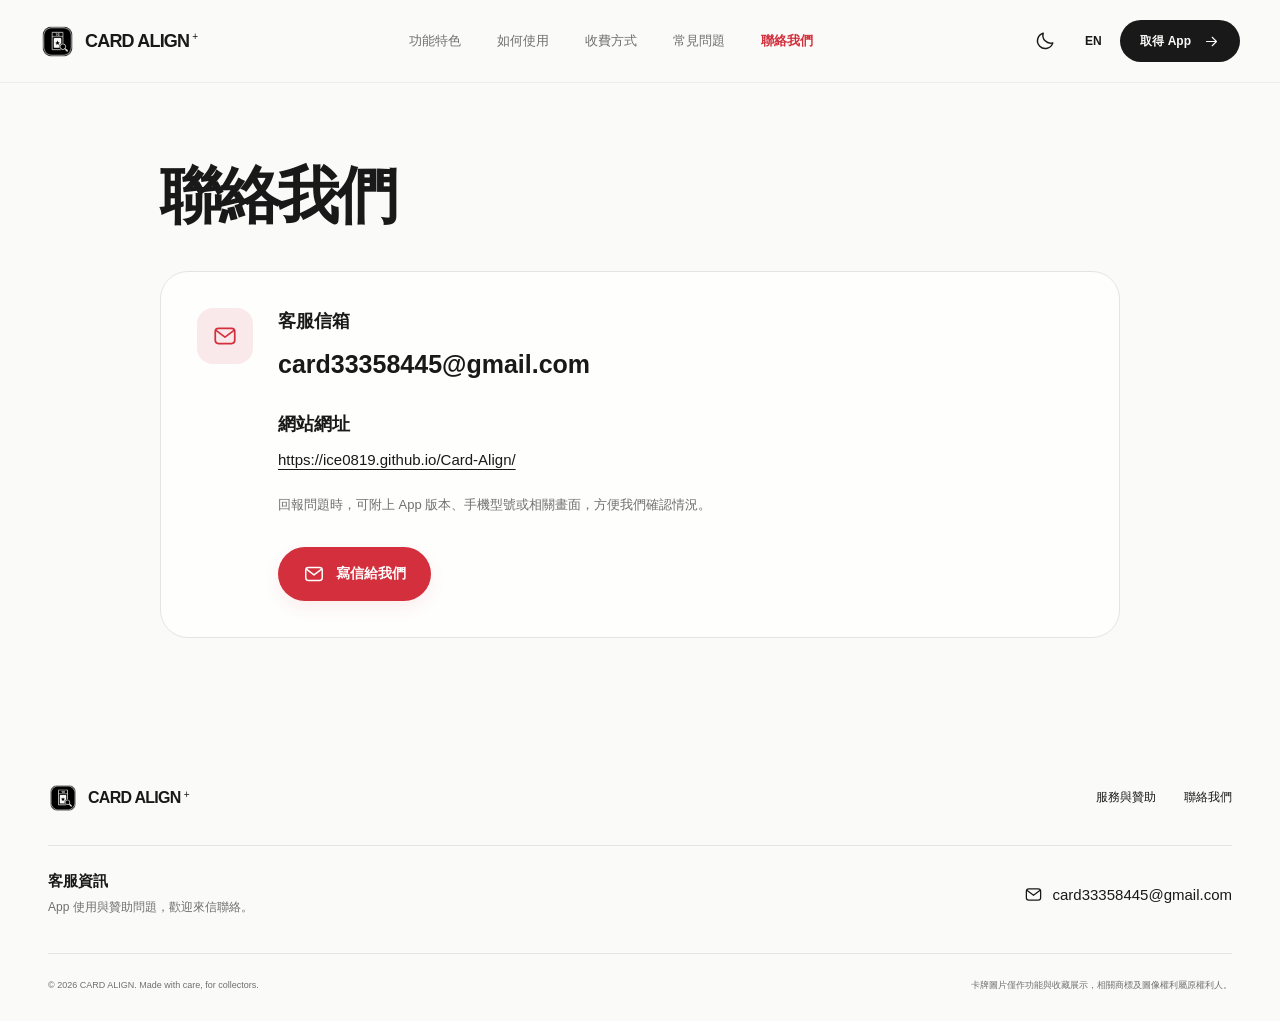
==== commit 7bd17b17: "Separate tutorial and pricing pages and consolidate feature content" ====
--- a/contact.html
+++ b/contact.html
@@ -4,10 +4,10 @@
   <meta charset="utf-8">
   <meta name="viewport" content="width=device-width, initial-scale=1">
   <meta name="theme-color" content="#fafaf8">
-  <meta name="description" content="CARD ALIGN 客服與聯絡方式。App 使用、問題回報或贊助相關事項，歡迎來信 card33358445@gmail.com。">
+  <meta name="description" content="CARD ALIGN 的客服信箱與網站網址，提供 App 使用與贊助相關聯絡資訊。">
   <meta property="og:type" content="website">
   <meta property="og:title" content="聯絡我們｜CARD ALIGN">
-  <meta property="og:description" content="CARD ALIGN 客服與聯絡方式，提供 App 使用與贊助問題的 Email 聯絡資訊。">
+  <meta property="og:description" content="CARD ALIGN 的客服信箱與網站網址，提供 App 使用與贊助相關聯絡資訊。">
   <meta property="og:image" content="https://ice0819.github.io/Card-Align/assets/social-preview.jpg">
   <meta property="og:url" content="https://ice0819.github.io/Card-Align/contact.html">
   <meta name="twitter:card" content="summary_large_image">
@@ -38,69 +38,54 @@
     <symbol id="i-coffee" viewBox="0 0 24 24"><path d="M4 8h13v7a5 5 0 0 1-5 5H9a5 5 0 0 1-5-5V8Zm13 1h2a3 3 0 1 1 0 6h-2M7 3v2m4-2v2m4-2v2"/></symbol>
     <symbol id="i-external" viewBox="0 0 24 24"><path d="M14 4h6v6m0-6L10 14M10 4H5a1 1 0 0 0-1 1v14a1 1 0 0 0 1 1h14a1 1 0 0 0 1-1v-5"/></symbol>
   </svg>
-  <a class="skip-link" href="#main" data-i18n="skip">跳至主要內容</a>
-  <header class="site-header">
-    <div class="header-inner">
-      <a class="brand" href="index.html" data-page-link aria-label="CARD ALIGN home">
-        <img class="brand-mark" src="assets/logo.png" width="40" height="40" alt="">
-        <span>CARD ALIGN<span class="brand-dot" aria-hidden="true">+</span></span>
-      </a>
-      <nav class="desktop-nav" aria-label="主要導覽" data-i18n-aria="navigation">
-        <a href="index.html#features" data-page-link data-i18n="navFeatures">功能特色</a>
-        <a href="index.html#how-it-works" data-page-link data-i18n="navHow">如何使用</a>
-        <a href="index.html#service-info" data-page-link data-i18n="navService">服務與贊助</a>
-        <a href="index.html#faq" data-page-link data-i18n="navFaq">常見問題</a>
-        <a href="contact.html" data-page-link aria-current="page" data-i18n="contactUs">聯絡我們</a>
-      </nav>
-      <div class="header-actions">
-        <button class="icon-button theme-toggle" type="button" aria-label="切換深色模式" data-i18n-aria="themeDark" aria-pressed="false"><svg class="icon moon"><use href="#i-moon"/></svg><svg class="icon sun"><use href="#i-sun"/></svg></button>
-        <button class="language-toggle" type="button" aria-label="Switch to English">EN</button>
-        <a class="button button-small button-ink header-download" href="index.html#download" data-page-link><span data-i18n="navDownload">取得 App</span><svg class="icon"><use href="#i-arrow"/></svg></a>
-        <button class="icon-button menu-toggle" type="button" aria-expanded="false" aria-controls="mobile-menu" aria-label="開啟選單" data-i18n-aria="menuOpen"><svg class="icon"><use href="#i-menu"/></svg></button>
-      </div>
-    </div>
-    <nav id="mobile-menu" class="mobile-menu" aria-label="行動版導覽" data-i18n-aria="mobileNavigation" hidden>
-      <a href="index.html#features" data-page-link data-i18n="navFeatures">功能特色</a>
-      <a href="index.html#how-it-works" data-page-link data-i18n="navHow">如何使用</a>
-      <a href="index.html#service-info" data-page-link data-i18n="navService">服務與贊助</a>
-      <a href="index.html#faq" data-page-link data-i18n="navFaq">常見問題</a>
-        <a href="contact.html" data-page-link aria-current="page" data-i18n="contactUs">聯絡我們</a>
-      <a href="index.html#download" data-page-link data-i18n="navDownload">取得 App</a>
-    </nav>
-  </header>
+<a class="skip-link" href="#main" data-i18n="skip">跳至主要內容</a>
+<header class="site-header">
+<div class="header-inner">
+<a aria-label="CARD ALIGN home" class="brand" data-page-link="" href="index.html">
+<img alt="" class="brand-mark" height="40" src="assets/logo.png" width="40"/>
+<span>CARD ALIGN<span aria-hidden="true" class="brand-dot">+</span></span>
+</a>
+<nav aria-label="主要導覽" class="desktop-nav" data-i18n-aria="navigation"><a data-i18n="navFeatures" data-page-link="" href="index.html#features">功能特色</a><a data-i18n="navHow" data-page-link="" href="tutorial.html">如何使用</a><a data-i18n="navPricing" data-page-link="" href="pricing.html">收費方式</a><a data-i18n="navFaq" data-page-link="" href="index.html#faq">常見問題</a><a aria-current="page" data-i18n="contactUs" data-page-link="" href="contact.html">聯絡我們</a></nav>
+<div class="header-actions">
+<button aria-label="切換深色模式" aria-pressed="false" class="icon-button theme-toggle" data-i18n-aria="themeDark" type="button"><svg class="icon moon"><use href="#i-moon"></use></svg><svg class="icon sun"><use href="#i-sun"></use></svg></button>
+<button aria-label="Switch to English" class="language-toggle" type="button">EN</button>
+<a class="button button-small button-ink header-download" data-page-link="" href="index.html#download"><span data-i18n="navDownload">取得 App</span><svg class="icon"><use href="#i-arrow"></use></svg></a>
+<button aria-controls="mobile-menu" aria-expanded="false" aria-label="開啟選單" class="icon-button menu-toggle" data-i18n-aria="menuOpen" type="button"><svg class="icon"><use href="#i-menu"></use></svg></button>
+</div>
+</div>
+<nav aria-label="行動版導覽" class="mobile-menu" data-i18n-aria="mobileNavigation" hidden="" id="mobile-menu"><a data-i18n="navFeatures" data-page-link="" href="index.html#features">功能特色</a><a data-i18n="navHow" data-page-link="" href="tutorial.html">如何使用</a><a data-i18n="navPricing" data-page-link="" href="pricing.html">收費方式</a><a data-i18n="navFaq" data-page-link="" href="index.html#faq">常見問題</a><a aria-current="page" data-i18n="contactUs" data-page-link="" href="contact.html">聯絡我們</a><a data-i18n="navDownload" data-page-link="" href="index.html#download">取得 App</a></nav>
+</header>
+<main aria-labelledby="contact-title" class="contact-main container" id="main">
+<div class="contact-heading reveal">
+<h1 data-i18n="contactPageTitle" id="contact-title">聯絡我們</h1>
 
-  <main id="main" class="contact-main container" aria-labelledby="contact-title">
-    <div class="contact-heading reveal">
-      <h1 id="contact-title" data-i18n="contactPageTitle">聯絡我們</h1>
-      <p data-i18n="contactPageIntro">App 使用、問題回報或贊助相關事項，歡迎來信聯絡。</p>
-    </div>
-    <section class="contact-details reveal" aria-labelledby="contact-email-title">
-      <span class="contact-mail-icon" aria-hidden="true"><svg class="icon"><use href="#i-mail"/></svg></span>
-      <div class="contact-detail-copy">
-        <h2 id="contact-email-title" data-i18n="contactEmailTitle">客服信箱</h2>
-        <a class="contact-email" href="mailto:card33358445@gmail.com">card33358445@gmail.com</a>
-        <p data-i18n="contactHelp">回報問題時，可附上 App 版本、手機型號或相關畫面，方便我們確認情況。</p>
-        <div class="contact-actions">
-          <a class="button button-red" href="mailto:card33358445@gmail.com"><svg class="icon" aria-hidden="true"><use href="#i-mail"/></svg><span data-i18n="contactWrite">寫信給我們</span></a>
-          <a class="text-link" href="index.html#faq" data-page-link><span data-i18n="contactFaq">查看常見問題</span><svg class="icon" aria-hidden="true"><use href="#i-arrow"/></svg></a>
-        </div>
-      </div>
-    </section>
-  </main>
+</div>
+<section aria-labelledby="contact-email-title" class="contact-details reveal">
+<span aria-hidden="true" class="contact-mail-icon"><svg class="icon"><use href="#i-mail"></use></svg></span>
+<div class="contact-detail-copy">
+<h2 data-i18n="contactEmailTitle" id="contact-email-title">客服信箱</h2>
+<a class="contact-email" href="mailto:card33358445@gmail.com">card33358445@gmail.com</a><div class="contact-website"><h2 data-i18n="contactWebsiteTitle">網站網址</h2><a class="contact-website-link" data-page-link="" href="https://ice0819.github.io/Card-Align/">https://ice0819.github.io/Card-Align/</a></div>
+<p data-i18n="contactHelp">回報問題時，可附上 App 版本、手機型號或相關畫面，方便我們確認情況。</p>
+<div class="contact-actions">
+<a class="button button-red" href="mailto:card33358445@gmail.com"><svg aria-hidden="true" class="icon"><use href="#i-mail"></use></svg><span data-i18n="contactWrite">寫信給我們</span></a>
 
-  <footer class="site-footer container">
-    <div class="footer-top">
-      <a class="brand" href="index.html" data-page-link aria-label="CARD ALIGN home"><img class="brand-mark" src="assets/logo.png" width="36" height="36" alt=""><span>CARD ALIGN<span class="brand-dot" aria-hidden="true">+</span></span></a>
-      <div class="footer-links">
-        <a href="index.html#service-info" data-page-link data-i18n="navService">服務與贊助</a>
-        <a href="contact.html" data-page-link aria-current="page" data-i18n="contactUs">聯絡我們</a>
-      </div>
-    </div>
-    <div id="contact" class="footer-contact">
-      <div><h3 data-i18n="customerServiceTitle">客服資訊</h3><p data-i18n="customerServiceBody">App 使用與贊助問題，歡迎來信聯絡。</p></div>
-      <a class="contact-email" href="mailto:card33358445@gmail.com"><svg class="icon" aria-hidden="true"><use href="#i-mail"/></svg><span>card33358445@gmail.com</span></a>
-    </div>
-    <div class="footer-bottom"><span>© <span id="year">2026</span> CARD ALIGN. <span data-i18n="madeWithCare">Made with care, for collectors.</span></span><span data-i18n="artworkCredit">卡牌圖片僅作功能與收藏展示，相關商標及圖像權利屬原權利人。</span></div>
-  </footer>
+</div>
+</div>
+</section>
+</main>
+<footer class="site-footer container">
+<div class="footer-top">
+<a aria-label="CARD ALIGN home" class="brand" data-page-link="" href="index.html"><img alt="" class="brand-mark" height="36" src="assets/logo.png" width="36"/><span>CARD ALIGN<span aria-hidden="true" class="brand-dot">+</span></span></a>
+<div class="footer-links">
+<a data-i18n="navService" data-page-link="" href="pricing.html">服務與贊助</a>
+<a aria-current="page" data-i18n="contactUs" data-page-link="" href="contact.html">聯絡我們</a>
+</div>
+</div>
+<div class="footer-contact" id="contact">
+<div><h3 data-i18n="customerServiceTitle">客服資訊</h3><p data-i18n="customerServiceBody">App 使用與贊助問題，歡迎來信聯絡。</p></div>
+<a class="contact-email" href="mailto:card33358445@gmail.com"><svg aria-hidden="true" class="icon"><use href="#i-mail"></use></svg><span>card33358445@gmail.com</span></a>
+</div>
+<div class="footer-bottom"><span>© <span id="year">2026</span> CARD ALIGN. <span data-i18n="madeWithCare">Made with care, for collectors.</span></span><span data-i18n="artworkCredit">卡牌圖片僅作功能與收藏展示，相關商標及圖像權利屬原權利人。</span></div>
+</footer>
 </body>
 </html>
--- a/styles.css
+++ b/styles.css
@@ -756,23 +756,6 @@
   transform:translateX(var(--demo-offset,0px));
   transition:transform .1s
 }
-.floating-coordinate {
-  position:absolute;
-  font-size:9px;
-  font-family:monospace;
-  color:var(--muted);
-  background:var(--glass);
-  padding:3px 7px;
-  border-radius:3px
-}
-.coordinate-top {
-  top:37px;
-  left:20px
-}
-.coordinate-bottom {
-  bottom:23px;
-  right:10px
-}
 .demo-slider {
   width:100%;
   max-width:355px;
@@ -935,27 +918,6 @@
   border-radius:4px;
   margin-left:3px
 }
-.collection-toolbar {
-  display:flex;
-  align-items:center;
-  gap:8px;
-  font-size:10px;
-  padding:13px 17px;
-  position:absolute;
-  bottom:39px;
-  border-radius:13px;
-  transform:rotate(2deg);
-  max-width:90%
-}
-.collection-toolbar>.icon {
-  width:17px;
-  height:17px;
-  color:var(--red)
-}
-.collection-toolbar>.icon:last-child {
-  margin-left:25px;
-  color:var(--muted)
-}
 /* Inactive tabs remain readable; the red rule and number indicate selection. */
 .feature-tab {
   opacity:1
@@ -967,21 +929,6 @@
 .how-section {
   background:#1c201d;
   color:#f7f7ee
-}
-.how-heading {
-  display:flex;
-  justify-content:space-between;
-  align-items:flex-end;
-  gap:40px
-}
-.how-heading .eyebrow {
-  color:#b0b4aa
-}
-.how-heading>p {
-  font-size:14px;
-  color:#b0b4aa;
-  line-height:1.85;
-  padding-bottom:4px
 }
 .steps {
   list-style:none;
@@ -1129,27 +1076,6 @@
   color:#d7e8d0
 }
 /* Export, market search, and privacy */
-.more-grid {
-  display:grid;
-  grid-template-columns:1fr 1fr;
-  gap:24px;
-  margin-top:49px
-}
-.more-grid article {
-  overflow:hidden;
-  border-radius:var(--radius)
-}
-.export-feature {
-  background:#eaece8;
-  min-height:730px;
-  position:relative;
-  color:#1a231b
-}
-.more-card-copy {
-  padding:36px 37px 0;
-  position:relative;
-  z-index:2
-}
 .small-label {
   font-size:9px;
   font-weight:600;
@@ -1157,17 +1083,6 @@
   display:block;
   margin-bottom:18px;
   color:#647061
-}
-.more-card-copy h3 {
-  font-size:25px;
-  letter-spacing:-.045em
-}
-.more-card-copy p {
-  font-size:13px;
-  line-height:1.9;
-  color:#647061;
-  margin-top:14px;
-  max-width:400px
 }
 .slab-scene {
   position:relative;
@@ -1275,20 +1190,6 @@
   width:100%;
   border-radius:7px
 }
-.more-side {
-  display:flex;
-  flex-direction:column;
-  gap:24px
-}
-.search-feature {
-  background:#f1eae5;
-  flex:1;
-  color:#342b22;
-  min-height:466px
-}
-.search-feature .small-label,.search-feature .more-card-copy p {
-  color:#84776b
-}
 .search-demo {
   padding:28px 37px 30px
 }
@@ -1358,77 +1259,6 @@
   height:17px;
   margin-left:auto;
   color:#84776b
-}
-.private-feature {
-  background:var(--surface);
-  border:1px solid var(--line);
-  padding:30px;
-  display:flex;
-  align-items:flex-start;
-  gap:20px;
-  position:relative;
-  min-height:208px
-}
-.privacy-symbol {
-  position:relative;
-  width:52px;
-  height:52px;
-  flex:none;
-  background:var(--stage);
-  border-radius:15px;
-  display:flex;
-  align-items:center;
-  justify-content:center;
-  margin-top:3px
-}
-.privacy-symbol>.icon {
-  width:28px;
-  height:28px
-}
-.privacy-symbol>span {
-  position:absolute;
-  bottom:-4px;
-  right:-3px;
-  width:21px;
-  height:21px;
-  border-radius:50%;
-  background:var(--surface);
-  border:1px solid var(--line);
-  display:flex;
-  align-items:center;
-  justify-content:center
-}
-.privacy-symbol>span .icon {
-  width:13px;
-  height:13px;
-  color:var(--red)
-}
-.private-feature h3 {
-  font-size:21px;
-  line-height:1.45
-}
-.private-feature p {
-  font-size:12px;
-  line-height:1.9;
-  color:var(--muted);
-  margin-top:10px
-}
-.compatibility-line {
-  display:flex;
-  justify-content:center;
-  gap:45px;
-  margin-top:35px;
-  color:var(--muted)
-}
-.compatibility-line>span {
-  display:flex;
-  align-items:center;
-  gap:9px;
-  font-size:11px
-}
-.compatibility-line .icon {
-  width:16px;
-  height:16px
 }
 /* App pricing and voluntary support */
 .service-section {
@@ -1866,21 +1696,6 @@
 html[lang=en] .steps p {
   min-height:92px
 }
-html[lang=en] .more-card-copy h3 {
-  line-height:1.15
-}
-html[lang=en] .private-feature h3 {
-  font-size:21px
-}
-html[lang=en] .private-feature {
-  min-height:221px
-}
-html[lang=en] .search-feature {
-  min-height:493px
-}
-html[lang=en] .export-feature {
-  min-height:738px
-}
 @media(min-width:1500px) {
   .hero-copy {
     padding-top:76px
@@ -1920,15 +1735,8 @@
   .steps p {
     min-height:92px
   }
-  .more-card-copy {
-    padding:30px 28px 0
-  }
   .search-demo {
     padding:24px 28px
-  }
-  .private-feature {
-    padding:26px 23px;
-    gap:15px
   }
   .faq-section {
     gap:55px
@@ -1950,9 +1758,6 @@
   .slab-scene {
     height:446px
   }
-  .export-feature {
-    min-height:719px
-  }
   .footer-bottom {
     font-size:9px
   }
@@ -2026,12 +1831,6 @@
   .demo-label {
     font-size:9px
   }
-  .coordinate-top {
-    left:0
-  }
-  .coordinate-bottom {
-    right:0
-  }
   .align-card {
     width:158px
   }
@@ -2064,19 +1863,6 @@
   .collection-tile {
     padding:6px
   }
-  .collection-toolbar {
-    font-size:9px;
-    padding:11px 12px
-  }
-  .collection-toolbar>.icon:last-child {
-    margin-left:6px
-  }
-  .how-heading {
-    gap:25px
-  }
-  .how-heading>p {
-    font-size:12px
-  }
   .steps {
     grid-template-columns:1fr 1fr;
     gap:35px
@@ -2092,45 +1878,6 @@
   }
   .step-visual {
     margin-top:19px
-  }
-  .more-grid {
-    gap:18px
-  }
-  .more-side {
-    gap:18px
-  }
-  .more-card-copy {
-    padding:25px 23px 0
-  }
-  .more-card-copy h3 {
-    font-size:23px
-  }
-  .more-card-copy p {
-    font-size:12px
-  }
-  .more-card-copy .small-label {
-    font-size:8px
-  }
-  .private-feature {
-    flex-direction:column;
-    gap:15px;
-    min-height:250px;
-    padding:23px
-  }
-  .private-feature h3 {
-    font-size:19px
-  }
-  .privacy-symbol {
-    width:42px;
-    height:42px;
-    border-radius:12px
-  }
-  .privacy-symbol>.icon {
-    width:24px;
-    height:24px
-  }
-  .export-feature {
-    min-height:752px
   }
   .slab-scene {
     margin-top:30px
@@ -2176,13 +1923,6 @@
   }
   .faq-list {
     padding-top:0
-  }
-  .compatibility-line {
-    gap:26px
-  }
-  .compatibility-line>span {
-    font-size:10px;
-    gap:6px
   }
   .download-inner {
     min-height:450px
@@ -2230,12 +1970,6 @@
   .footer-bottom>span:last-child {
     text-align:left;
     max-width:none
-  }
-  html[lang=en] .export-feature {
-    min-height:813px
-  }
-  html[lang=en] .private-feature {
-    min-height:280px
   }
   html[lang=en] .download-copy h2 {
     font-size:47px
@@ -2456,14 +2190,6 @@
   .align-card {
     width:166px
   }
-  .coordinate-top {
-    top:24px;
-    left:10px
-  }
-  .coordinate-bottom {
-    bottom:13px;
-    right:0
-  }
   .demo-slider {
     max-width:325px;
     margin-top:2px;
@@ -2494,25 +2220,6 @@
   .collection-tile {
     padding:8px
   }
-  .collection-toolbar {
-    font-size:10px;
-    bottom:25px;
-    padding:12px 16px
-  }
-  .collection-toolbar>.icon:last-child {
-    margin-left:15px
-  }
-  .how-heading {
-    flex-direction:column;
-    align-items:flex-start;
-    gap:20px
-  }
-  .how-heading>p {
-    font-size:13px
-  }
-  .how-heading>p br {
-    display:none
-  }
   .steps {
     margin-top:31px;
     gap:29px 21px
@@ -2558,29 +2265,6 @@
     width:51px;
     height:49px
   }
-  .more-grid {
-    grid-template-columns:1fr;
-    margin-top:32px;
-    gap:18px
-  }
-  .more-card-copy {
-    padding:29px 26px 0
-  }
-  .more-card-copy .small-label {
-    font-size:8px;
-    margin-bottom:15px
-  }
-  .more-card-copy h3 {
-    font-size:23px
-  }
-  .more-card-copy p {
-    font-size:12px;
-    margin-top:12px;
-    max-width:360px
-  }
-  .export-feature {
-    min-height:auto
-  }
   .slab-scene {
     height:438px;
     margin-top:10px;
@@ -2602,47 +2286,11 @@
   .slab-label-bottom {
     font-size:5.5px
   }
-  .more-side {
-    gap:18px
-  }
-  .search-feature {
-    min-height:440px
-  }
   .search-demo {
     padding:25px 26px 29px
   }
   .search-demo-card img {
     width:49px
-  }
-  .private-feature {
-    flex-direction:row;
-    padding:27px 25px 51px;
-    gap:17px;
-    min-height:190px
-  }
-  .private-feature h3 {
-    font-size:19px
-  }
-  .private-feature p {
-    font-size:11px
-  }
-  .privacy-symbol {
-    width:43px;
-    height:43px
-  }
-  .compatibility-line {
-    display:flex;
-    justify-content:flex-start;
-    flex-wrap:wrap;
-    gap:13px 22px;
-    margin-top:23px
-  }
-  .compatibility-line>span {
-    font-size:10px
-  }
-  .compatibility-line .icon {
-    width:14px;
-    height:14px
   }
   .faq-section {
     gap:30px;
@@ -2758,18 +2406,6 @@
   html[lang=en] h2 {
     font-size:37px
   }
-  html[lang=en] .export-feature {
-    min-height:0
-  }
-  html[lang=en] .private-feature {
-    min-height:215px
-  }
-  html[lang=en] .private-feature h3 {
-    font-size:20px
-  }
-  html[lang=en] .search-feature {
-    min-height:450px
-  }
   html[lang=en] .download-copy h2 {
     font-size:49px
   }
@@ -2815,9 +2451,6 @@
   .mini-collection {
     width:100%
   }
-  .collection-toolbar {
-    font-size:9px
-  }
   .download-art {
     width:285px
   }
@@ -2850,6 +2483,84 @@
   }
 }
 /* Shared navigation and the independent contact page. */
+.story-addon {
+  border-radius:22px;
+  padding:23px;
+  margin-top:29px;
+  overflow:hidden;
+}
+.story-addon-title {
+  margin:0;
+  font-size:18px;
+  line-height:1.5;
+  letter-spacing:-.02em;
+}
+.story-search {
+  color:#342b22;
+  background:#f1eae5;
+}
+.story-search .search-demo {
+  padding:18px 0 0;
+}
+.story-slab {
+  color:#1a231b;
+  background:#eaece8;
+}
+.story-slab .slab-scene {
+  height:430px;
+  margin:10px 0 0;
+}
+.story-slab .score-slab {
+  width:min(244px,82%);
+}
+.tutorial-content {
+  padding-block:72px 88px;
+}
+.tutorial-page .subpage-heading h1,.pricing-page .section-heading h1 {
+  font-size:clamp(36px,4.2vw,59px);
+  line-height:1.25;
+  font-weight:800;
+}
+.tutorial-page .feature-layout {
+  margin-top:35px;
+}
+.tutorial-workflow {
+  border-radius:var(--radius);
+  margin-top:48px;
+  padding:35px;
+}
+.tutorial-workflow .steps {
+  margin:0;
+}
+.pricing-page .service-section {
+  border-top:0;
+  padding-block:72px 88px;
+}
+.contact-website {
+  margin-top:25px;
+}
+.contact-website-link {
+  display:inline-block;
+  font-size:15px;
+  line-height:1.8;
+  overflow-wrap:anywhere;
+  max-width:100%;
+  margin-top:8px;
+  text-decoration:underline;
+  text-underline-offset:4px;
+}
+.contact-website-link:hover {
+  color:var(--red);
+}
+@media(max-width:600px) {
+  .story-addon { padding:18px; margin-top:23px; }
+  .story-addon-title { font-size:17px; }
+  .story-slab .slab-scene { height:390px; }
+  .tutorial-content,.pricing-page .service-section { padding-block:44px 60px; }
+  .tutorial-workflow { margin-top:30px; padding:24px 21px; }
+  .tutorial-workflow .steps { gap:27px 18px; }
+  .contact-website-link { font-size:13px; }
+}
 .desktop-nav a[aria-current="page"],.mobile-menu a[aria-current="page"] {
   color:var(--red);
   font-weight:700;
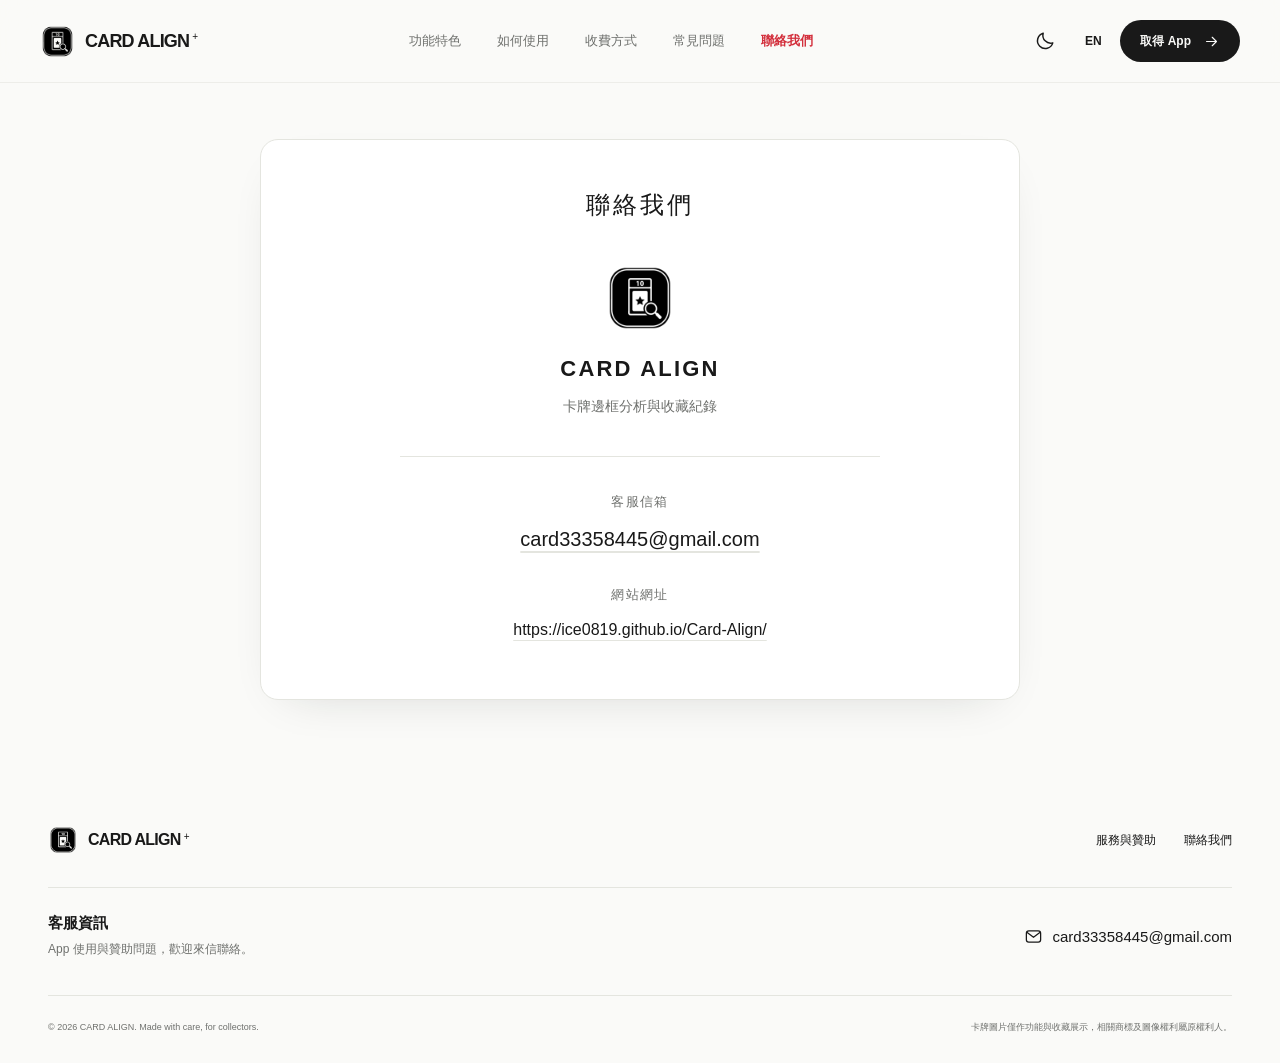
==== commit b4d3888c: "Refine contact page with centered brand and contact information" ====
--- a/contact.html
+++ b/contact.html
@@ -56,21 +56,25 @@
 <nav aria-label="行動版導覽" class="mobile-menu" data-i18n-aria="mobileNavigation" hidden="" id="mobile-menu"><a data-i18n="navFeatures" data-page-link="" href="index.html#features">功能特色</a><a data-i18n="navHow" data-page-link="" href="tutorial.html">如何使用</a><a data-i18n="navPricing" data-page-link="" href="pricing.html">收費方式</a><a data-i18n="navFaq" data-page-link="" href="index.html#faq">常見問題</a><a aria-current="page" data-i18n="contactUs" data-page-link="" href="contact.html">聯絡我們</a><a data-i18n="navDownload" data-page-link="" href="index.html#download">取得 App</a></nav>
 </header>
 <main aria-labelledby="contact-title" class="contact-main container" id="main">
-<div class="contact-heading reveal">
+<section class="contact-sheet reveal" aria-labelledby="contact-title">
+<header class="contact-sheet-heading">
 <h1 data-i18n="contactPageTitle" id="contact-title">聯絡我們</h1>
-
+</header>
+<div class="contact-identity">
+<img alt="" class="brand-mark contact-logo" height="72" src="assets/logo.png" width="72"/>
+<p class="contact-brand-name">CARD ALIGN</p>
+<p class="contact-brand-description" data-i18n="contactBrandDescription">卡牌邊框分析與收藏紀錄</p>
 </div>
-<section aria-labelledby="contact-email-title" class="contact-details reveal">
-<span aria-hidden="true" class="contact-mail-icon"><svg class="icon"><use href="#i-mail"></use></svg></span>
-<div class="contact-detail-copy">
-<h2 data-i18n="contactEmailTitle" id="contact-email-title">客服信箱</h2>
-<a class="contact-email" href="mailto:card33358445@gmail.com">card33358445@gmail.com</a><div class="contact-website"><h2 data-i18n="contactWebsiteTitle">網站網址</h2><a class="contact-website-link" data-page-link="" href="https://ice0819.github.io/Card-Align/">https://ice0819.github.io/Card-Align/</a></div>
-<p data-i18n="contactHelp">回報問題時，可附上 App 版本、手機型號或相關畫面，方便我們確認情況。</p>
-<div class="contact-actions">
-<a class="button button-red" href="mailto:card33358445@gmail.com"><svg aria-hidden="true" class="icon"><use href="#i-mail"></use></svg><span data-i18n="contactWrite">寫信給我們</span></a>
-
+<dl class="contact-information">
+<div class="contact-information-row">
+<dt data-i18n="contactEmailTitle">客服信箱</dt>
+<dd><a class="contact-email" href="mailto:card33358445@gmail.com">card33358445@gmail.com</a></dd>
 </div>
+<div class="contact-information-row">
+<dt data-i18n="contactWebsiteTitle">網站網址</dt>
+<dd><a class="contact-website-link" data-page-link="" href="https://ice0819.github.io/Card-Align/">https://ice0819.github.io/Card-Align/</a></dd>
 </div>
+</dl>
 </section>
 </main>
 <footer class="site-footer container">
--- a/styles.css
+++ b/styles.css
@@ -2536,22 +2536,6 @@
   border-top:0;
   padding-block:72px 88px;
 }
-.contact-website {
-  margin-top:25px;
-}
-.contact-website-link {
-  display:inline-block;
-  font-size:15px;
-  line-height:1.8;
-  overflow-wrap:anywhere;
-  max-width:100%;
-  margin-top:8px;
-  text-decoration:underline;
-  text-underline-offset:4px;
-}
-.contact-website-link:hover {
-  color:var(--red);
-}
 @media(max-width:600px) {
   .story-addon { padding:18px; margin-top:23px; }
   .story-addon-title { font-size:17px; }
@@ -2559,7 +2543,6 @@
   .tutorial-content,.pricing-page .service-section { padding-block:44px 60px; }
   .tutorial-workflow { margin-top:30px; padding:24px 21px; }
   .tutorial-workflow .steps { gap:27px 18px; }
-  .contact-website-link { font-size:13px; }
 }
 .desktop-nav a[aria-current="page"],.mobile-menu a[aria-current="page"] {
   color:var(--red);
@@ -2572,83 +2555,91 @@
 }
 .contact-main {
   flex:1;
-  max-width:960px;
-  padding-block:76px 96px;
-}
-body.contact-page .contact-heading h1 {
-  font-size:clamp(40px,5vw,62px);
-  line-height:1.2;
-}
-.contact-heading>p {
-  font-size:16px;
-  line-height:1.9;
+  max-width:760px;
+  padding-block:56px 76px;
+}
+.contact-sheet {
+  text-align:center;
+  padding:48px 52px 56px;
+  border:1px solid var(--line);
+  border-radius:18px;
+  background:var(--surface);
+  box-shadow:0 16px 48px -28px rgba(22,28,26,.2);
+}
+.contact-sheet-heading h1 {
+  font-size:24px;
+  font-weight:500;
+  line-height:1.4;
+  letter-spacing:.12em;
+}
+.contact-identity {
+  margin-top:40px;
+}
+.contact-identity .contact-logo {
+  width:72px;
+  height:72px;
+  margin-inline:auto;
+}
+.contact-brand-name {
+  margin-top:18px;
+  font-size:22px;
+  font-weight:600;
+  letter-spacing:.1em;
+  line-height:1.5;
+}
+.contact-brand-description {
+  margin-top:10px;
+  font-size:14px;
   color:var(--muted);
-  margin-top:20px;
-  max-width:660px;
-}
-.contact-details {
-  display:grid;
-  grid-template-columns:56px minmax(0,1fr);
-  gap:25px;
-  margin-top:38px;
-  padding:36px;
-  border:1px solid var(--line);
-  border-radius:var(--radius);
-  background:var(--glass);
-}
-.contact-mail-icon {
-  display:flex;
-  align-items:center;
-  justify-content:center;
-  width:56px;
-  height:56px;
-  border-radius:16px;
-  background:var(--red-soft);
+}
+.contact-information {
+  margin:38px auto 0;
+  padding-top:34px;
+  border-top:1px solid var(--line);
+  max-width:480px;
+}
+.contact-information-row + .contact-information-row {
+  margin-top:28px;
+}
+.contact-information dt {
+  font-size:13px;
+  letter-spacing:.1em;
+  color:var(--muted);
+}
+.contact-information dd {
+  margin:9px 0 0;
+}
+.contact-information .contact-email,
+.contact-information .contact-website-link {
+  display:inline-block;
+  max-width:100%;
+  font-size:clamp(15px,2vw,20px);
+  font-weight:500;
+  line-height:1.7;
+  overflow-wrap:anywhere;
+  text-decoration:underline;
+  text-decoration-color:var(--line);
+  text-underline-offset:5px;
+  transition:color .2s,text-decoration-color .2s;
+}
+.contact-information .contact-website-link {
+  font-size:clamp(13px,1.65vw,16px);
+}
+.contact-information a:hover {
   color:var(--red);
-}
-.contact-mail-icon .icon {
-  width:26px;
-  height:26px;
-}
-.contact-detail-copy h2 {
-  font-size:18px;
-  letter-spacing:0;
-  line-height:1.5;
-}
-.contact-details .contact-email {
-  display:block;
-  font-size:clamp(17px,2.4vw,25px);
-  overflow-wrap:anywhere;
-  margin-top:8px;
-  font-weight:600;
-}
-.contact-detail-copy>p {
-  font-size:13px;
-  line-height:1.9;
-  color:var(--muted);
-  margin-top:20px;
-  max-width:570px;
-}
-.contact-actions {
-  display:flex;
-  flex-wrap:wrap;
-  align-items:center;
-  gap:18px 24px;
-  margin-top:29px;
-}
-.contact-actions .text-link {
-  font-size:13px;
+  text-decoration-color:currentColor;
 }
 @media(max-width:1020px) {
   .desktop-nav { display:none; }
   .menu-toggle { display:inline-flex; }
 }
 @media(max-width:600px) {
-  .contact-main { padding-block:45px 60px; }
-  .contact-heading>p { font-size:14px; margin-top:17px; }
-  .contact-details { grid-template-columns:1fr; gap:21px; padding:25px 23px; margin-top:29px; }
-  .contact-mail-icon { width:49px; height:49px; border-radius:14px; }
-  .contact-detail-copy>p { font-size:12px; margin-top:17px; }
-  .contact-actions { margin-top:23px; }
-  .contact-actions .button { font-size:13px; min-height:49px; padding-inline:20px; }
-}
+  .contact-main { padding-block:30px 44px; }
+  .contact-sheet { padding:32px 20px 38px; border-radius:14px; }
+  .contact-sheet-heading h1 { font-size:21px; }
+  .contact-identity { margin-top:30px; }
+  .contact-brand-name { font-size:20px; }
+  .contact-brand-description { font-size:13px; }
+  .contact-information { margin-top:28px; padding-top:27px; }
+  .contact-information-row + .contact-information-row { margin-top:23px; }
+}
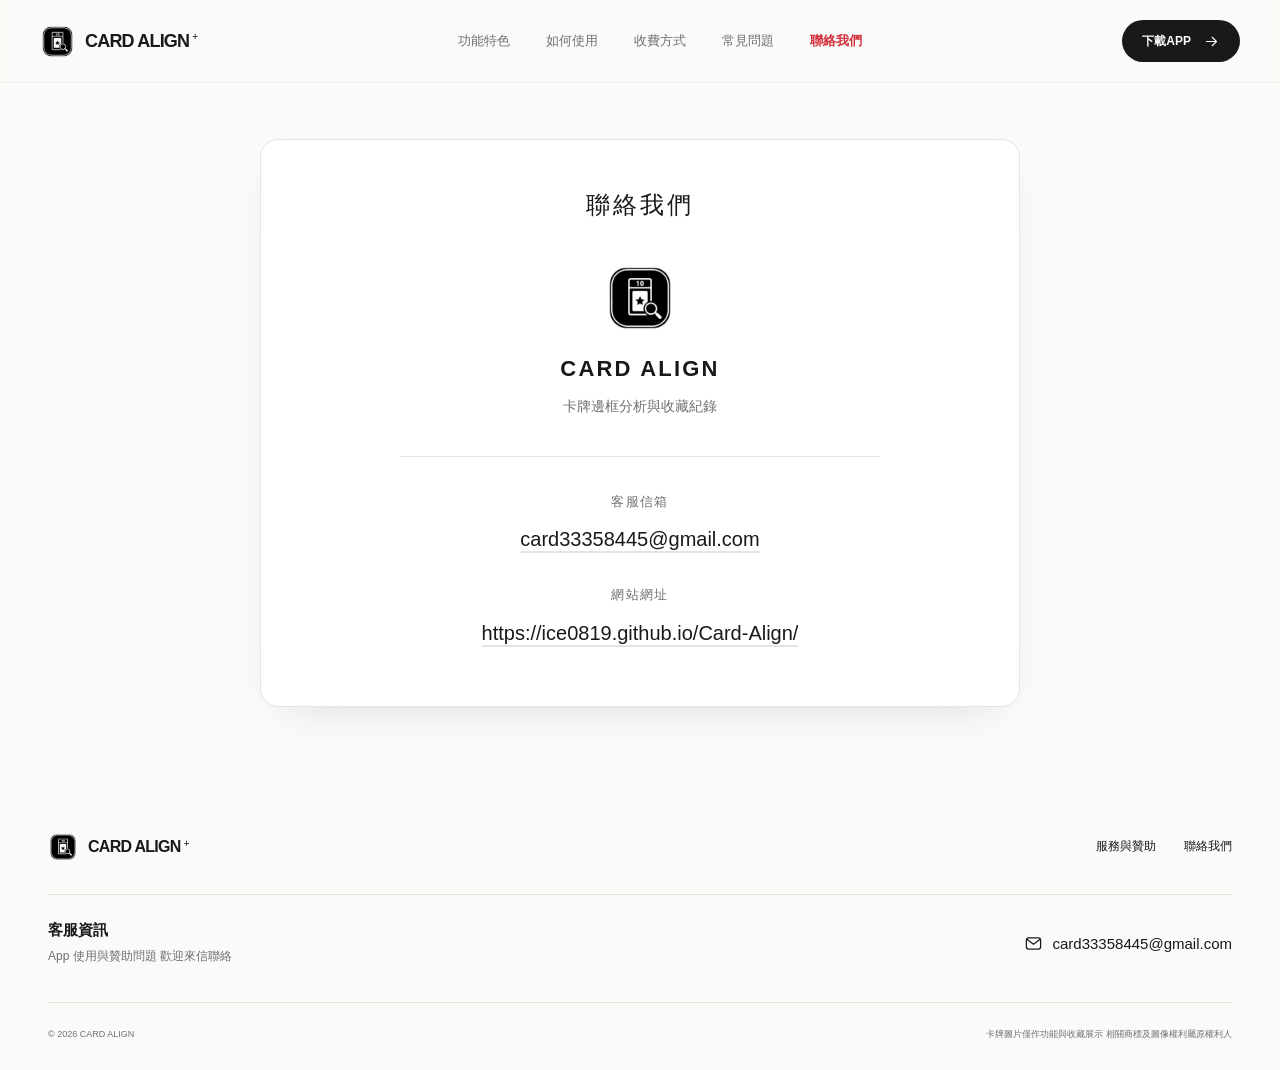
==== commit adc83582: "Simplify site to Chinese light mode and connect tutorial ratio estimates" ====
--- a/contact.html
+++ b/contact.html
@@ -1,95 +1,90 @@
-<!doctype html>
-<html lang="zh-Hant" data-theme="light" data-page="contact">
+<!DOCTYPE html>
+
+<html data-page="contact" data-theme="light" lang="zh-Hant">
 <head>
-  <meta charset="utf-8">
-  <meta name="viewport" content="width=device-width, initial-scale=1">
-  <meta name="theme-color" content="#fafaf8">
-  <meta name="description" content="CARD ALIGN 的客服信箱與網站網址，提供 App 使用與贊助相關聯絡資訊。">
-  <meta property="og:type" content="website">
-  <meta property="og:title" content="聯絡我們｜CARD ALIGN">
-  <meta property="og:description" content="CARD ALIGN 的客服信箱與網站網址，提供 App 使用與贊助相關聯絡資訊。">
-  <meta property="og:image" content="https://ice0819.github.io/Card-Align/assets/social-preview.jpg">
-  <meta property="og:url" content="https://ice0819.github.io/Card-Align/contact.html">
-  <meta name="twitter:card" content="summary_large_image">
-  <link rel="icon" href="assets/favicon.png" type="image/png">
-  <link rel="apple-touch-icon" href="assets/app-icon.png">
-  <link rel="stylesheet" href="styles.css">
-  <script>
-    try { document.documentElement.dataset.theme = localStorage.getItem('card-align-theme') === 'dark' ? 'dark' : 'light'; } catch (_) {}
-  </script>
-  <script src="script.js" defer></script>
-  <title>聯絡我們｜CARD ALIGN</title>
+<meta charset="utf-8"/>
+<meta content="width=device-width, initial-scale=1" name="viewport"/>
+<meta content="#fafaf8" name="theme-color"/>
+<meta content="CARD ALIGN 的客服信箱與網站網址 提供 App 使用與贊助相關聯絡資訊" name="description"/>
+<meta content="website" property="og:type"/>
+<meta content="聯絡我們｜CARD ALIGN" property="og:title"/>
+<meta content="CARD ALIGN 的客服信箱與網站網址 提供 App 使用與贊助相關聯絡資訊" property="og:description"/>
+<meta content="https://ice0819.github.io/Card-Align/assets/social-preview.jpg" property="og:image"/>
+<meta content="https://ice0819.github.io/Card-Align/contact.html" property="og:url"/>
+<meta content="summary_large_image" name="twitter:card"/>
+<link href="assets/favicon.png" rel="icon" type="image/png"/>
+<link href="assets/app-icon.png" rel="apple-touch-icon"/>
+<link href="styles.css" rel="stylesheet"/>
+<script defer="" src="script.js"></script>
+<title>聯絡我們｜CARD ALIGN</title>
 </head>
 <body class="contact-page">
-  <svg class="icon-definitions" xmlns="http://www.w3.org/2000/svg" aria-hidden="true">
-    <symbol id="i-arrow" viewBox="0 0 24 24"><path d="M5 12h14m-6-6 6 6-6 6"/></symbol>
-    <symbol id="i-down" viewBox="0 0 24 24"><path d="M12 3v12m-5-5 5 5 5-5M5 17v4h14v-4"/></symbol>
-    <symbol id="i-search" viewBox="0 0 24 24"><circle cx="10.5" cy="10.5" r="6.5"/><path d="m16 16 5 5"/></symbol>
-    <symbol id="i-sun" viewBox="0 0 24 24"><circle cx="12" cy="12" r="4"/><path d="M12 2v2m0 16v2M2 12h2m16 0h2M5 5l1.5 1.5m11 11L19 19M5 19l1.5-1.5m11-11L19 5"/></symbol>
-    <symbol id="i-moon" viewBox="0 0 24 24"><path d="M20.5 14A8.5 8.5 0 0 1 10 3.5 8.5 8.5 0 1 0 20.5 14Z"/></symbol>
-    <symbol id="i-menu" viewBox="0 0 24 24"><path d="M4 8h16M4 16h16"/></symbol>
-    <symbol id="i-plus" viewBox="0 0 24 24"><path d="M12 5v14M5 12h14"/></symbol>
-    <symbol id="i-scan" viewBox="0 0 24 24"><path d="M8 3H3v5m13-5h5v5M3 16v5h5m8 0h5v-5M7 12h10M12 7v10"/></symbol>
-    <symbol id="i-photo" viewBox="0 0 24 24"><rect x="3" y="3" width="18" height="18" rx="3"/><circle cx="8" cy="8" r="1.5"/><path d="m3 17 6-6 5 5 3-3 4 4"/></symbol>
-    <symbol id="i-chart" viewBox="0 0 24 24"><path d="M4 3v18h17M9 16v-5m5 5V6m5 10v-7"/></symbol>
-    <symbol id="i-book" viewBox="0 0 24 24"><path d="M5 3h14v18H5a2 2 0 0 1-2-2V5a2 2 0 0 1 2-2Zm0 14h14M7 3v14m4-9h4"/></symbol>
-    <symbol id="i-check" viewBox="0 0 24 24"><path d="m5 12 4 4L19 6"/></symbol>
-    <symbol id="i-mail" viewBox="0 0 24 24"><rect x="3" y="5" width="18" height="14" rx="3"/><path d="m4 7 8 6 8-6"/></symbol>
-    <symbol id="i-coffee" viewBox="0 0 24 24"><path d="M4 8h13v7a5 5 0 0 1-5 5H9a5 5 0 0 1-5-5V8Zm13 1h2a3 3 0 1 1 0 6h-2M7 3v2m4-2v2m4-2v2"/></symbol>
-    <symbol id="i-external" viewBox="0 0 24 24"><path d="M14 4h6v6m0-6L10 14M10 4H5a1 1 0 0 0-1 1v14a1 1 0 0 0 1 1h14a1 1 0 0 0 1-1v-5"/></symbol>
-  </svg>
-<a class="skip-link" href="#main" data-i18n="skip">跳至主要內容</a>
+<svg aria-hidden="true" class="icon-definitions" xmlns="http://www.w3.org/2000/svg">
+<symbol id="i-arrow" viewbox="0 0 24 24"><path d="M5 12h14m-6-6 6 6-6 6"></path></symbol>
+<symbol id="i-down" viewbox="0 0 24 24"><path d="M12 3v12m-5-5 5 5 5-5M5 17v4h14v-4"></path></symbol>
+<symbol id="i-search" viewbox="0 0 24 24"><circle cx="10.5" cy="10.5" r="6.5"></circle><path d="m16 16 5 5"></path></symbol>
+<symbol id="i-menu" viewbox="0 0 24 24"><path d="M4 8h16M4 16h16"></path></symbol>
+<symbol id="i-plus" viewbox="0 0 24 24"><path d="M12 5v14M5 12h14"></path></symbol>
+<symbol id="i-scan" viewbox="0 0 24 24"><path d="M8 3H3v5m13-5h5v5M3 16v5h5m8 0h5v-5M7 12h10M12 7v10"></path></symbol>
+<symbol id="i-photo" viewbox="0 0 24 24"><rect height="18" rx="3" width="18" x="3" y="3"></rect><circle cx="8" cy="8" r="1.5"></circle><path d="m3 17 6-6 5 5 3-3 4 4"></path></symbol>
+<symbol id="i-chart" viewbox="0 0 24 24"><path d="M4 3v18h17M9 16v-5m5 5V6m5 10v-7"></path></symbol>
+<symbol id="i-book" viewbox="0 0 24 24"><path d="M5 3h14v18H5a2 2 0 0 1-2-2V5a2 2 0 0 1 2-2Zm0 14h14M7 3v14m4-9h4"></path></symbol>
+<symbol id="i-check" viewbox="0 0 24 24"><path d="m5 12 4 4L19 6"></path></symbol>
+<symbol id="i-mail" viewbox="0 0 24 24"><rect height="14" rx="3" width="18" x="3" y="5"></rect><path d="m4 7 8 6 8-6"></path></symbol>
+<symbol id="i-coffee" viewbox="0 0 24 24"><path d="M4 8h13v7a5 5 0 0 1-5 5H9a5 5 0 0 1-5-5V8Zm13 1h2a3 3 0 1 1 0 6h-2M7 3v2m4-2v2m4-2v2"></path></symbol>
+<symbol id="i-external" viewbox="0 0 24 24"><path d="M14 4h6v6m0-6L10 14M10 4H5a1 1 0 0 0-1 1v14a1 1 0 0 0 1 1h14a1 1 0 0 0 1-1v-5"></path></symbol>
+</svg>
+<a class="skip-link" href="#main">跳至主要內容</a>
 <header class="site-header">
 <div class="header-inner">
-<a aria-label="CARD ALIGN home" class="brand" data-page-link="" href="index.html">
+<a aria-label="CARD ALIGN 首頁" class="brand" href="index.html">
 <img alt="" class="brand-mark" height="40" src="assets/logo.png" width="40"/>
 <span>CARD ALIGN<span aria-hidden="true" class="brand-dot">+</span></span>
 </a>
-<nav aria-label="主要導覽" class="desktop-nav" data-i18n-aria="navigation"><a data-i18n="navFeatures" data-page-link="" href="index.html#features">功能特色</a><a data-i18n="navHow" data-page-link="" href="tutorial.html">如何使用</a><a data-i18n="navPricing" data-page-link="" href="pricing.html">收費方式</a><a data-i18n="navFaq" data-page-link="" href="index.html#faq">常見問題</a><a aria-current="page" data-i18n="contactUs" data-page-link="" href="contact.html">聯絡我們</a></nav>
+<nav aria-label="主要導覽" class="desktop-nav"><a href="index.html#features">功能特色</a><a href="tutorial.html">如何使用</a><a href="pricing.html">收費方式</a><a href="index.html#faq">常見問題</a><a aria-current="page" href="contact.html">聯絡我們</a></nav>
 <div class="header-actions">
-<button aria-label="切換深色模式" aria-pressed="false" class="icon-button theme-toggle" data-i18n-aria="themeDark" type="button"><svg class="icon moon"><use href="#i-moon"></use></svg><svg class="icon sun"><use href="#i-sun"></use></svg></button>
-<button aria-label="Switch to English" class="language-toggle" type="button">EN</button>
-<a class="button button-small button-ink header-download" data-page-link="" href="index.html#download"><span data-i18n="navDownload">取得 App</span><svg class="icon"><use href="#i-arrow"></use></svg></a>
-<button aria-controls="mobile-menu" aria-expanded="false" aria-label="開啟選單" class="icon-button menu-toggle" data-i18n-aria="menuOpen" type="button"><svg class="icon"><use href="#i-menu"></use></svg></button>
+<a class="button button-small button-ink header-download" href="index.html#download"><span>下載APP</span><svg class="icon"><use href="#i-arrow"></use></svg></a>
+<button aria-controls="mobile-menu" aria-expanded="false" aria-label="開啟選單" class="icon-button menu-toggle" type="button"><svg class="icon"><use href="#i-menu"></use></svg></button>
 </div>
 </div>
-<nav aria-label="行動版導覽" class="mobile-menu" data-i18n-aria="mobileNavigation" hidden="" id="mobile-menu"><a data-i18n="navFeatures" data-page-link="" href="index.html#features">功能特色</a><a data-i18n="navHow" data-page-link="" href="tutorial.html">如何使用</a><a data-i18n="navPricing" data-page-link="" href="pricing.html">收費方式</a><a data-i18n="navFaq" data-page-link="" href="index.html#faq">常見問題</a><a aria-current="page" data-i18n="contactUs" data-page-link="" href="contact.html">聯絡我們</a><a data-i18n="navDownload" data-page-link="" href="index.html#download">取得 App</a></nav>
+<nav aria-label="行動版導覽" class="mobile-menu" hidden="" id="mobile-menu"><a href="index.html#features">功能特色</a><a href="tutorial.html">如何使用</a><a href="pricing.html">收費方式</a><a href="index.html#faq">常見問題</a><a aria-current="page" href="contact.html">聯絡我們</a><a href="index.html#download">下載APP</a></nav>
 </header>
 <main aria-labelledby="contact-title" class="contact-main container" id="main">
-<section class="contact-sheet reveal" aria-labelledby="contact-title">
+<section aria-labelledby="contact-title" class="contact-sheet reveal">
 <header class="contact-sheet-heading">
-<h1 data-i18n="contactPageTitle" id="contact-title">聯絡我們</h1>
+<h1 id="contact-title">聯絡我們</h1>
 </header>
 <div class="contact-identity">
 <img alt="" class="brand-mark contact-logo" height="72" src="assets/logo.png" width="72"/>
 <p class="contact-brand-name">CARD ALIGN</p>
-<p class="contact-brand-description" data-i18n="contactBrandDescription">卡牌邊框分析與收藏紀錄</p>
+<p class="contact-brand-description">卡牌邊框分析與收藏紀錄</p>
 </div>
 <dl class="contact-information">
 <div class="contact-information-row">
-<dt data-i18n="contactEmailTitle">客服信箱</dt>
+<dt>客服信箱</dt>
 <dd><a class="contact-email" href="mailto:card33358445@gmail.com">card33358445@gmail.com</a></dd>
 </div>
 <div class="contact-information-row">
-<dt data-i18n="contactWebsiteTitle">網站網址</dt>
-<dd><a class="contact-website-link" data-page-link="" href="https://ice0819.github.io/Card-Align/">https://ice0819.github.io/Card-Align/</a></dd>
+<dt>網站網址</dt>
+<dd><a class="contact-website-link" href="https://ice0819.github.io/Card-Align/">https://ice0819.github.io/Card-Align/</a></dd>
 </div>
 </dl>
 </section>
 </main>
 <footer class="site-footer container">
 <div class="footer-top">
-<a aria-label="CARD ALIGN home" class="brand" data-page-link="" href="index.html"><img alt="" class="brand-mark" height="36" src="assets/logo.png" width="36"/><span>CARD ALIGN<span aria-hidden="true" class="brand-dot">+</span></span></a>
+<a aria-label="CARD ALIGN 首頁" class="brand" href="index.html"><img alt="" class="brand-mark" height="36" src="assets/logo.png" width="36"/><span>CARD ALIGN<span aria-hidden="true" class="brand-dot">+</span></span></a>
 <div class="footer-links">
-<a data-i18n="navService" data-page-link="" href="pricing.html">服務與贊助</a>
-<a aria-current="page" data-i18n="contactUs" data-page-link="" href="contact.html">聯絡我們</a>
+<a href="pricing.html">服務與贊助</a>
+<a aria-current="page" href="contact.html">聯絡我們</a>
 </div>
 </div>
 <div class="footer-contact" id="contact">
-<div><h3 data-i18n="customerServiceTitle">客服資訊</h3><p data-i18n="customerServiceBody">App 使用與贊助問題，歡迎來信聯絡。</p></div>
+<div><h3>客服資訊</h3><p>App 使用與贊助問題 歡迎來信聯絡</p></div>
 <a class="contact-email" href="mailto:card33358445@gmail.com"><svg aria-hidden="true" class="icon"><use href="#i-mail"></use></svg><span>card33358445@gmail.com</span></a>
 </div>
-<div class="footer-bottom"><span>© <span id="year">2026</span> CARD ALIGN. <span data-i18n="madeWithCare">Made with care, for collectors.</span></span><span data-i18n="artworkCredit">卡牌圖片僅作功能與收藏展示，相關商標及圖像權利屬原權利人。</span></div>
+<div class="footer-bottom"><span>© <span id="year">2026</span> CARD ALIGN </span><span>卡牌圖片僅作功能與收藏展示 相關商標及圖像權利屬原權利人</span></div>
 </footer>
 </body>
 </html>
+
--- a/styles.css
+++ b/styles.css
@@ -14,19 +14,7 @@
   --ease:cubic-bezier(.22,.68,0,1.05);
   color-scheme:light
 }
-[data-theme=dark] {
-  --bg:#111311;
-  --surface:#1b1e1b;
-  --ink:#f5f5ee;
-  --muted:#aaaFA7;
-  --line:#343832;
-  --red:#ff7580;
-  --red-soft:#392326;
-  --stage:#212722;
-  --glass:rgba(31,36,31,.85);
-  --shadow:0 25px 60px -20px #0009;
-  color-scheme:dark
-}
+
 *,*::before,*::after {
   box-sizing:border-box
 }
@@ -240,9 +228,7 @@
   backdrop-filter:blur(18px);
   -webkit-backdrop-filter:blur(18px)
 }
-[data-theme=dark] .glass {
-  border-color:#ffffff1f
-}
+
 .skip-link {
   position:fixed;
   top:-100px;
@@ -299,9 +285,7 @@
   height:35px;
   object-fit:contain
 }
-[data-theme=dark] .brand-mark {
-  filter:invert(1)
-}
+
 .brand-dot {
   font-size:10px;
   vertical-align:top;
@@ -323,26 +307,7 @@
   align-items:center;
   gap:8px
 }
-.language-toggle {
-  background:transparent;
-  border-radius:50%;
-  width:38px;
-  height:42px;
-  font-size:12px;
-  font-weight:700
-}
-.language-toggle:hover {
-  background:var(--line)
-}
-.theme-toggle .sun {
-  display:none
-}
-[data-theme=dark] .theme-toggle .sun {
-  display:block
-}
-[data-theme=dark] .theme-toggle .moon {
-  display:none
-}
+
 .menu-toggle {
   display:none
 }
@@ -750,11 +715,10 @@
 }
 .inner-outline {
   position:absolute;
-  inset:18px 17px;
-  border:1px solid #fff9;
-  box-shadow:0 0 0 1px #19191920;
-  transform:translateX(var(--demo-offset,0px));
-  transition:transform .1s
+  inset:18px var(--demo-right,17px) 18px var(--demo-left,17px);
+  border:2px solid var(--red);
+  box-shadow:0 0 0 1.5px #fff,0 0 0 2.5px #19191938;
+  transition:inset .12s ease-out
 }
 .demo-slider {
   width:100%;
@@ -925,156 +889,7 @@
 .feature-tab:not(.is-active) .tab-copy strong {
   color:var(--muted)
 }
-/* The four-step walkthrough */
-.how-section {
-  background:#1c201d;
-  color:#f7f7ee
-}
-.steps {
-  list-style:none;
-  padding:0;
-  margin:62px 0 0;
-  display:grid;
-  grid-template-columns:repeat(4,minmax(0,1fr));
-  gap:32px
-}
-.steps>li {
-  border-top:1px solid #ffffff35;
-  padding-top:21px
-}
-.step-top {
-  display:flex;
-  justify-content:space-between;
-  align-items:center;
-  margin-bottom:34px;
-  color:#b0b4aa
-}
-.step-top>span {
-  font-size:11px;
-  font-weight:600;
-  font-variant-numeric:tabular-nums
-}
-.step-top>.icon {
-  width:21px;
-  height:21px
-}
-.steps h3 {
-  font-size:21px;
-  letter-spacing:-.04em
-}
-.steps p {
-  color:#b0b4aa;
-  font-size:12px;
-  line-height:1.9;
-  margin-top:14px;
-  min-height:70px
-}
-.step-visual {
-  height:96px;
-  margin-top:22px;
-  display:flex;
-  align-items:center;
-  justify-content:center;
-  background:#252a25;
-  border-radius:10px
-}
-.import-visual {
-  gap:8px
-}
-.import-visual>div {
-  height:56px;
-  width:65px;
-  border:1px solid #51574d;
-  border-radius:5px;
-  display:flex;
-  flex-direction:column;
-  align-items:center;
-  justify-content:center;
-  gap:5px
-}
-.import-visual .icon {
-  width:16px;
-  height:16px;
-  color:#b0b4aa
-}
-.import-visual span {
-  font-size:8px;
-  color:#b0b4aa
-}
-.corners-visual>div {
-  height:66px;
-  width:54px;
-  border:1px solid #ff8991;
-  position:relative;
-  transform:rotate(-7deg)
-}
-.corners-visual span {
-  width:5px;
-  height:5px;
-  position:absolute;
-  left:-3px;
-  top:-3px;
-  border-radius:50%;
-  background:#ff8991
-}
-.corners-visual span:nth-child(2) {
-  left:auto;
-  right:-3px
-}
-.corners-visual span:nth-child(3) {
-  left:auto;
-  right:-3px;
-  top:auto;
-  bottom:-3px
-}
-.corners-visual span:nth-child(4) {
-  top:auto;
-  bottom:-3px
-}
-.corners-visual i {
-  position:absolute;
-  inset:8px;
-  border:1px solid #ffffff4d
-}
-.ratios-visual {
-  flex-direction:column;
-  gap:10px
-}
-.ratios-visual>span {
-  font-size:28px;
-  letter-spacing:-.04em;
-  line-height:1
-}
-.ratios-visual>span span {
-  padding:0 7px;
-  color:#b0b4aa
-}
-.ratios-visual>div {
-  display:flex;
-  width:90px;
-  gap:3px
-}
-.ratios-visual i {
-  width:50%;
-  height:3px;
-  background:#eb6b77;
-  border-radius:3px
-}
-.ratios-visual i+i {
-  background:#cbd4c2
-}
-.saved-visual {
-  gap:9px;
-  font-size:11px
-}
-.saved-visual>.icon {
-  width:25px;
-  height:25px;
-  padding:5px;
-  background:#414d40;
-  border-radius:50%;
-  color:#d7e8d0
-}
+
 /* Export, market search, and privacy */
 .small-label {
   font-size:9px;
@@ -1677,25 +1492,7 @@
     transform:translateY(0)
   }
 }
-/* English keeps the same layout, with room for longer words. */
-html[lang=en] h1 {
-  font-size:clamp(56px,6.4vw,88px);
-  letter-spacing:-.075em;
-  line-height:1.04
-}
-html[lang=en] h2 {
-  letter-spacing:-.06em;
-  line-height:1.1
-}
-html[lang=en] .tab-copy strong {
-  font-size:24px
-}
-html[lang=en] .feature-layout {
-  gap:70px
-}
-html[lang=en] .steps p {
-  min-height:92px
-}
+
 @media(min-width:1500px) {
   .hero-copy {
     padding-top:76px
@@ -1726,15 +1523,7 @@
   .feature-layout {
     gap:50px
   }
-  html[lang=en] .feature-layout {
-    gap:40px
-  }
-  .steps {
-    gap:24px
-  }
-  .steps p {
-    min-height:92px
-  }
+
   .search-demo {
     padding:24px 28px
   }
@@ -1806,9 +1595,7 @@
   .tab-copy strong {
     font-size:21px
   }
-  html[lang=en] .tab-copy strong {
-    font-size:21px
-  }
+
   .tab-copy>span {
     font-size:12px
   }
@@ -1863,22 +1650,7 @@
   .collection-tile {
     padding:6px
   }
-  .steps {
-    grid-template-columns:1fr 1fr;
-    gap:35px
-  }
-  .steps p {
-    min-height:46px
-  }
-  html[lang=en] .steps p {
-    min-height:46px
-  }
-  .step-top {
-    margin-bottom:20px
-  }
-  .step-visual {
-    margin-top:19px
-  }
+
   .slab-scene {
     margin-top:30px
   }
@@ -1971,9 +1743,7 @@
     text-align:left;
     max-width:none
   }
-  html[lang=en] .download-copy h2 {
-    font-size:47px
-  }
+
 }
 @media(max-width:600px) {
   html {
@@ -2005,11 +1775,7 @@
     width:34px;
     height:38px
   }
-  .header-actions>.language-toggle {
-    width:30px;
-    height:38px;
-    font-size:11px
-  }
+
   .header-download {
     display:none
   }
@@ -2125,9 +1891,7 @@
     gap:25px;
     margin-top:29px
   }
-  html[lang=en] .feature-layout {
-    gap:25px
-  }
+
   .feature-tabs {
     display:grid;
     grid-template-columns:repeat(3,minmax(0,1fr));
@@ -2159,11 +1923,7 @@
     line-height:1.5;
     letter-spacing:-.05em
   }
-  html[lang=en] .tab-copy strong {
-    font-size:13px;
-    line-height:1.35;
-    min-height:35px
-  }
+
   .tab-copy>span {
     display:none
   }
@@ -2220,51 +1980,7 @@
   .collection-tile {
     padding:8px
   }
-  .steps {
-    margin-top:31px;
-    gap:29px 21px
-  }
-  .step-top {
-    margin-bottom:18px
-  }
-  .step-top>span {
-    font-size:10px
-  }
-  .step-top>.icon {
-    width:18px;
-    height:18px
-  }
-  .steps h3 {
-    font-size:18px
-  }
-  .steps p {
-    font-size:11px;
-    margin-top:12px;
-    min-height:67px
-  }
-  html[lang=en] .steps p {
-    min-height:84px
-  }
-  .step-visual {
-    height:81px;
-    margin-top:16px
-  }
-  .corners-visual>div {
-    height:55px;
-    width:45px
-  }
-  .saved-visual {
-    font-size:9px;
-    gap:5px
-  }
-  .saved-visual>.icon {
-    width:22px;
-    height:22px
-  }
-  .import-visual>div {
-    width:51px;
-    height:49px
-  }
+
   .slab-scene {
     height:438px;
     margin-top:10px;
@@ -2399,16 +2115,7 @@
   .footer-bottom>span:last-child {
     max-width:290px
   }
-  html[lang=en] h1 {
-    font-size:clamp(48px,12vw,70px);
-    line-height:1.05
-  }
-  html[lang=en] h2 {
-    font-size:37px
-  }
-  html[lang=en] .download-copy h2 {
-    font-size:49px
-  }
+
 }
 @media(max-width:360px) {
   .container {
@@ -2430,15 +2137,7 @@
     padding-inline:15px;
     font-size:11px
   }
-  .steps {
-    gap:28px 16px
-  }
-  .steps h3 {
-    font-size:16px
-  }
-  .steps p {
-    min-height:83px
-  }
+
   .tab-copy strong {
     font-size:12px
   }
@@ -2477,11 +2176,7 @@
     transform:none
   }
 }
-@media(max-width:600px) {
-  html[lang=en] .alignment-spark {
-    right:0;
-  }
-}
+
 /* Shared navigation and the independent contact page. */
 .story-addon {
   border-radius:22px;
@@ -2524,14 +2219,7 @@
 .tutorial-page .feature-layout {
   margin-top:35px;
 }
-.tutorial-workflow {
-  border-radius:var(--radius);
-  margin-top:48px;
-  padding:35px;
-}
-.tutorial-workflow .steps {
-  margin:0;
-}
+
 .pricing-page .service-section {
   border-top:0;
   padding-block:72px 88px;
@@ -2541,8 +2229,7 @@
   .story-addon-title { font-size:17px; }
   .story-slab .slab-scene { height:390px; }
   .tutorial-content,.pricing-page .service-section { padding-block:44px 60px; }
-  .tutorial-workflow { margin-top:30px; padding:24px 21px; }
-  .tutorial-workflow .steps { gap:27px 18px; }
+
 }
 .desktop-nav a[aria-current="page"],.mobile-menu a[aria-current="page"] {
   color:var(--red);
@@ -2613,7 +2300,7 @@
 .contact-information .contact-website-link {
   display:inline-block;
   max-width:100%;
-  font-size:clamp(15px,2vw,20px);
+  font-size:clamp(14px,2vw,20px);
   font-weight:500;
   line-height:1.7;
   overflow-wrap:anywhere;
@@ -2621,9 +2308,6 @@
   text-decoration-color:var(--line);
   text-underline-offset:5px;
   transition:color .2s,text-decoration-color .2s;
-}
-.contact-information .contact-website-link {
-  font-size:clamp(13px,1.65vw,16px);
 }
 .contact-information a:hover {
   color:var(--red);
@@ -2643,3 +2327,36 @@
   .contact-information { margin-top:28px; padding-top:27px; }
   .contact-information-row + .contact-information-row { margin-top:23px; }
 }
+
+/* A single light surface connects the three tutorial steps and their live preview. */
+.tutorial-experience {
+  padding:32px;
+  gap:40px;
+  border:1px solid var(--line);
+  border-radius:var(--radius);
+  background:var(--surface);
+}
+.tutorial-experience .feature-stage {
+  background:#f7f8f5;
+  border:1px solid var(--line);
+}
+.tutorial-experience .demo-slider,
+.tutorial-experience .report-demo {
+  background:var(--surface);
+}
+@media(max-width:1020px) {
+  .tutorial-experience { padding:24px; gap:26px; }
+}
+@media(max-width:600px) {
+  .tutorial-experience { padding:20px 14px 14px; gap:24px; }
+  .tutorial-experience .tab-copy strong { font-size:14px; line-height:1.5; }
+  .tutorial-experience .feature-stage { border-radius:18px; }
+}
+
+.tutorial-step-copy { display:none; }
+@media(max-width:600px) {
+  .tutorial-step-copy { display:block; font-size:13px; line-height:1.9; color:var(--muted); }
+}
+@media(max-width:380px) {
+  .tutorial-experience .tab-copy strong { font-size:12px; }
+}
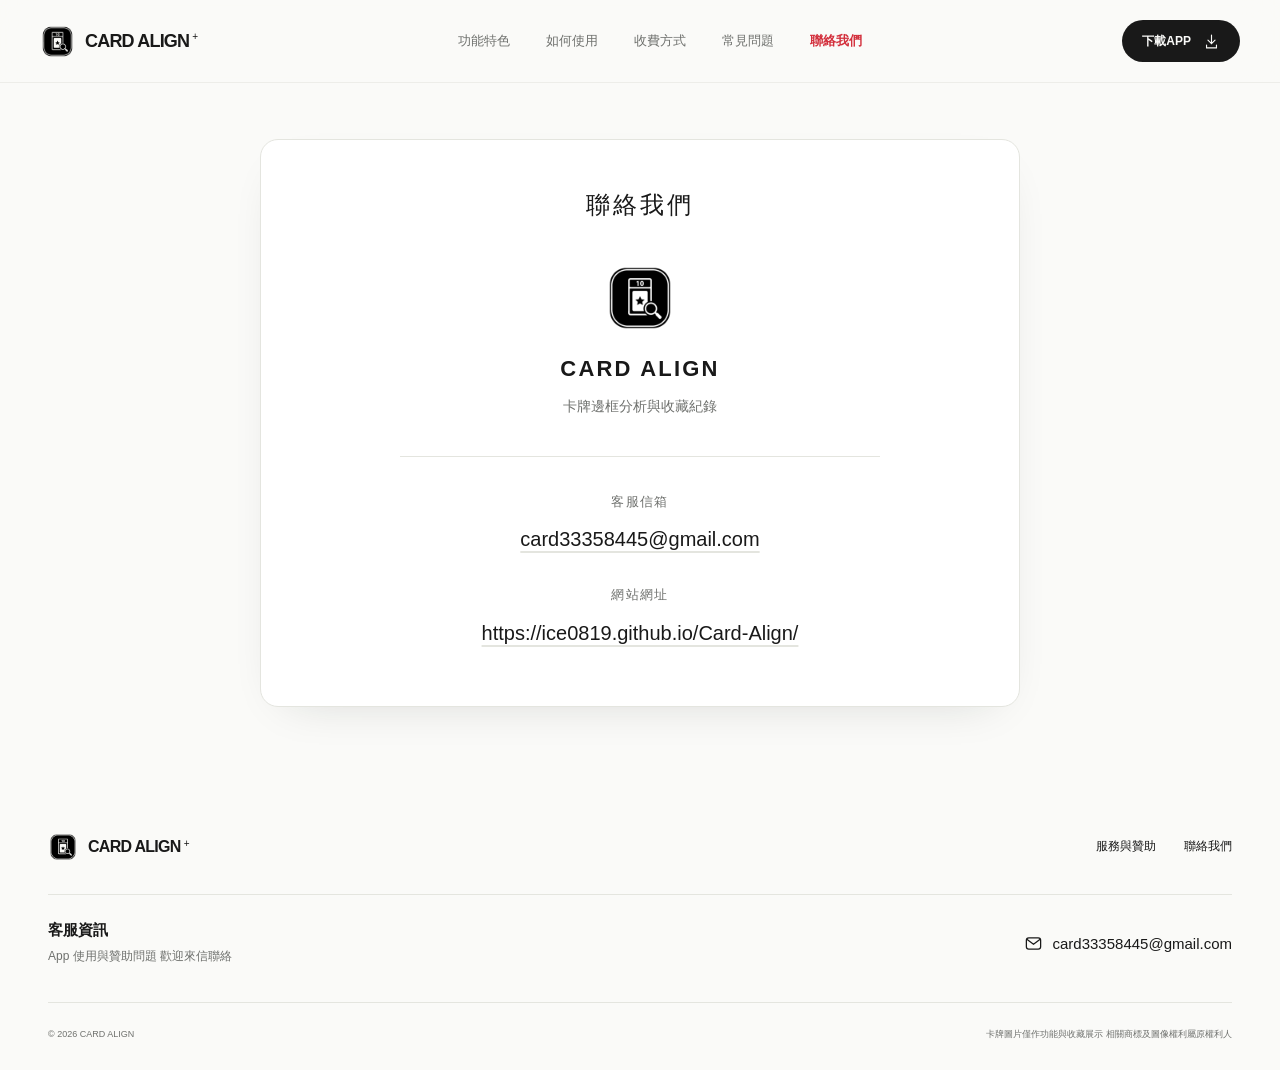
==== commit 2c773c1a: "Trim pricing descriptions and use consistent download icons" ====
--- a/contact.html
+++ b/contact.html
@@ -43,7 +43,7 @@
 </a>
 <nav aria-label="主要導覽" class="desktop-nav"><a href="index.html#features">功能特色</a><a href="tutorial.html">如何使用</a><a href="pricing.html">收費方式</a><a href="index.html#faq">常見問題</a><a aria-current="page" href="contact.html">聯絡我們</a></nav>
 <div class="header-actions">
-<a class="button button-small button-ink header-download" href="index.html#download"><span>下載APP</span><svg class="icon"><use href="#i-arrow"></use></svg></a>
+<a class="button button-small button-ink header-download" href="index.html#download"><span>下載APP</span><svg class="icon"><use href="#i-down"></use></svg></a>
 <button aria-controls="mobile-menu" aria-expanded="false" aria-label="開啟選單" class="icon-button menu-toggle" type="button"><svg class="icon"><use href="#i-menu"></use></svg></button>
 </div>
 </div>
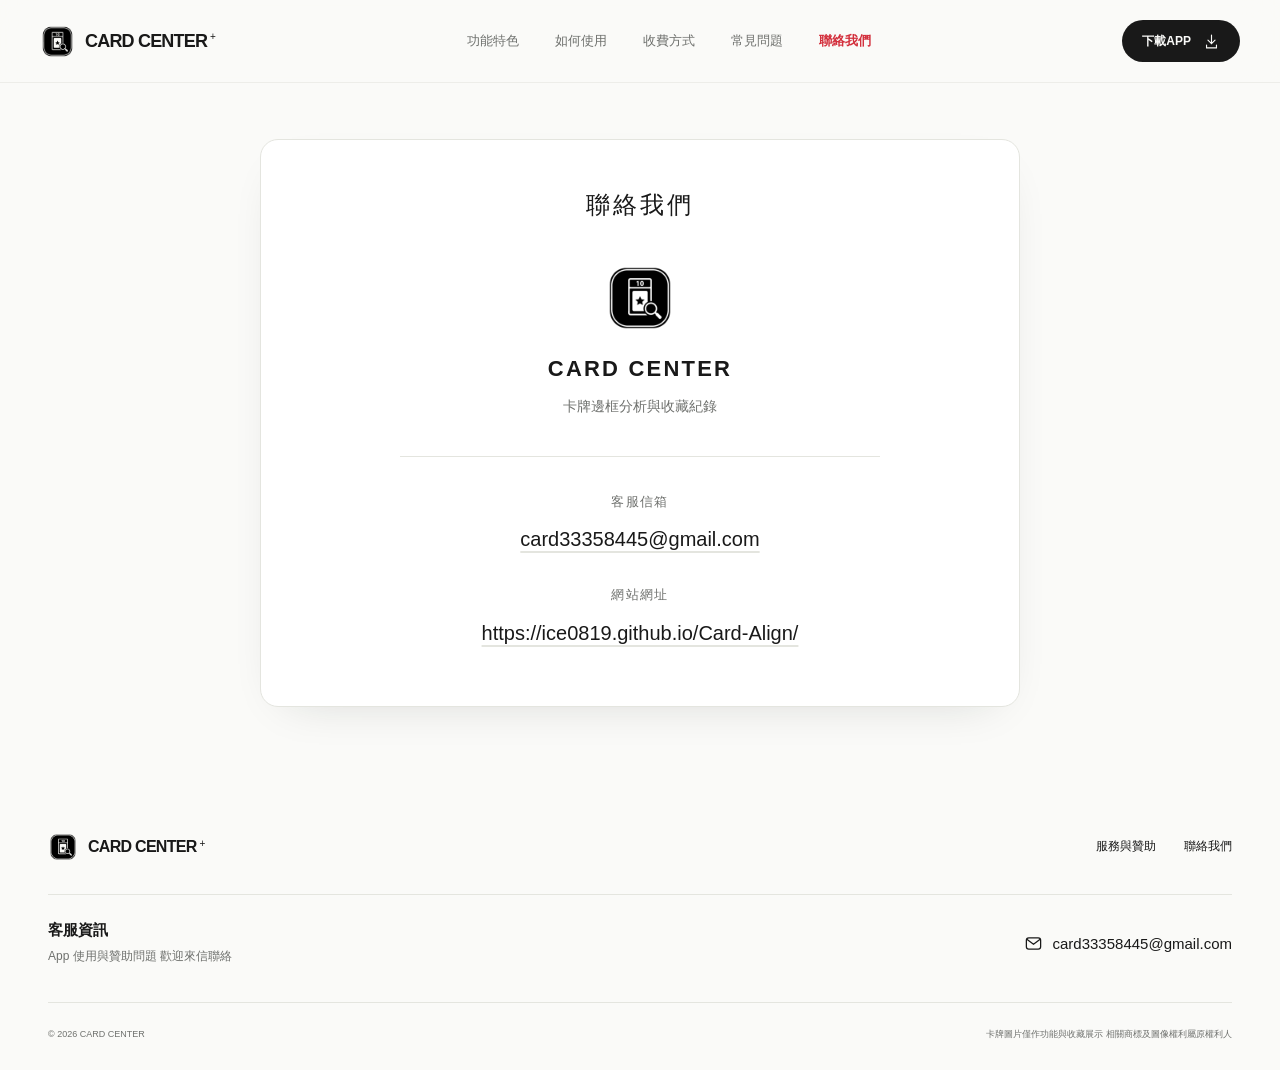
==== commit 038be6b4: "Rebrand the website and feature artwork as CARD CENTER with the verified new APK" ====
--- a/contact.html
+++ b/contact.html
@@ -3,20 +3,21 @@
 <html data-page="contact" data-theme="light" lang="zh-Hant">
 <head>
 <meta charset="utf-8"/>
+<meta http-equiv="Content-Security-Policy" content="default-src 'self'; script-src 'self'; style-src 'self' 'unsafe-inline'; img-src 'self'; font-src 'self'; connect-src 'self'; object-src 'none'; base-uri 'none'; form-action 'none'; frame-src 'none'; upgrade-insecure-requests"/>
 <meta content="width=device-width, initial-scale=1" name="viewport"/>
 <meta content="#fafaf8" name="theme-color"/>
-<meta content="CARD ALIGN 的客服信箱與網站網址 提供 App 使用與贊助相關聯絡資訊" name="description"/>
+<meta content="CARD CENTER 的客服信箱與網站網址 提供 App 使用與贊助相關聯絡資訊" name="description"/>
 <meta content="website" property="og:type"/>
-<meta content="聯絡我們｜CARD ALIGN" property="og:title"/>
-<meta content="CARD ALIGN 的客服信箱與網站網址 提供 App 使用與贊助相關聯絡資訊" property="og:description"/>
-<meta content="https://ice0819.github.io/Card-Align/assets/social-preview.jpg" property="og:image"/>
+<meta content="聯絡我們｜CARD CENTER" property="og:title"/>
+<meta content="CARD CENTER 的客服信箱與網站網址 提供 App 使用與贊助相關聯絡資訊" property="og:description"/>
+<meta content="https://ice0819.github.io/Card-Align/assets/social-preview-card-center.jpg" property="og:image"/>
 <meta content="https://ice0819.github.io/Card-Align/contact.html" property="og:url"/>
 <meta content="summary_large_image" name="twitter:card"/>
 <link href="assets/favicon.png" rel="icon" type="image/png"/>
 <link href="assets/app-icon.png" rel="apple-touch-icon"/>
 <link href="styles.css" rel="stylesheet"/>
 <script defer="" src="script.js"></script>
-<title>聯絡我們｜CARD ALIGN</title>
+<title>聯絡我們｜CARD CENTER</title>
 </head>
 <body class="contact-page">
 <svg aria-hidden="true" class="icon-definitions" xmlns="http://www.w3.org/2000/svg">
@@ -37,9 +38,9 @@
 <a class="skip-link" href="#main">跳至主要內容</a>
 <header class="site-header">
 <div class="header-inner">
-<a aria-label="CARD ALIGN 首頁" class="brand" href="index.html">
+<a aria-label="CARD CENTER 首頁" class="brand" href="index.html">
 <img alt="" class="brand-mark" height="40" src="assets/logo.png" width="40"/>
-<span>CARD ALIGN<span aria-hidden="true" class="brand-dot">+</span></span>
+<span>CARD CENTER<span aria-hidden="true" class="brand-dot">+</span></span>
 </a>
 <nav aria-label="主要導覽" class="desktop-nav"><a href="index.html#features">功能特色</a><a href="tutorial.html">如何使用</a><a href="pricing.html">收費方式</a><a href="index.html#faq">常見問題</a><a aria-current="page" href="contact.html">聯絡我們</a></nav>
 <div class="header-actions">
@@ -56,7 +57,7 @@
 </header>
 <div class="contact-identity">
 <img alt="" class="brand-mark contact-logo" height="72" src="assets/logo.png" width="72"/>
-<p class="contact-brand-name">CARD ALIGN</p>
+<p class="contact-brand-name">CARD CENTER</p>
 <p class="contact-brand-description">卡牌邊框分析與收藏紀錄</p>
 </div>
 <dl class="contact-information">
@@ -73,7 +74,7 @@
 </main>
 <footer class="site-footer container">
 <div class="footer-top">
-<a aria-label="CARD ALIGN 首頁" class="brand" href="index.html"><img alt="" class="brand-mark" height="36" src="assets/logo.png" width="36"/><span>CARD ALIGN<span aria-hidden="true" class="brand-dot">+</span></span></a>
+<a aria-label="CARD CENTER 首頁" class="brand" href="index.html"><img alt="" class="brand-mark" height="36" src="assets/logo.png" width="36"/><span>CARD CENTER<span aria-hidden="true" class="brand-dot">+</span></span></a>
 <div class="footer-links">
 <a href="pricing.html">服務與贊助</a>
 <a aria-current="page" href="contact.html">聯絡我們</a>
@@ -83,7 +84,7 @@
 <div><h3>客服資訊</h3><p>App 使用與贊助問題 歡迎來信聯絡</p></div>
 <a class="contact-email" href="mailto:card33358445@gmail.com"><svg aria-hidden="true" class="icon"><use href="#i-mail"></use></svg><span>card33358445@gmail.com</span></a>
 </div>
-<div class="footer-bottom"><span>© <span id="year">2026</span> CARD ALIGN </span><span>卡牌圖片僅作功能與收藏展示 相關商標及圖像權利屬原權利人</span></div>
+<div class="footer-bottom"><span>© <span id="year">2026</span> CARD CENTER </span><span>卡牌圖片僅作功能與收藏展示 相關商標及圖像權利屬原權利人</span></div>
 </footer>
 </body>
 </html>
--- a/styles.css
+++ b/styles.css
@@ -715,7 +715,7 @@
 }
 .inner-outline {
   position:absolute;
-  inset:18px var(--demo-right,17px) 18px var(--demo-left,17px);
+  inset:12px var(--demo-right,12px) 12px var(--demo-left,12px);
   border:2px solid var(--red);
   box-shadow:0 0 0 1.5px #fff,0 0 0 2.5px #19191938;
   transition:inset .12s ease-out
@@ -2336,6 +2336,28 @@
   border-radius:var(--radius);
   background:var(--surface);
 }
+.tutorial-experience .feature-tabs {
+  gap:10px;
+  align-items:stretch;
+}
+.tutorial-experience .feature-tab {
+  padding:22px 18px;
+  border:1px solid var(--line);
+  border-radius:16px;
+  transition:background .2s,color .2s,border-color .2s;
+}
+.tutorial-experience .feature-tab.is-active {
+  background:#191919;
+  border-color:#191919;
+  color:#fff;
+}
+.tutorial-experience .feature-tab.is-active .tab-number,
+.tutorial-experience .feature-tab.is-active .tab-copy strong {
+  color:#fff;
+}
+.tutorial-experience .feature-tab.is-active .tab-copy>span {
+  color:#d9dbd5;
+}
 .tutorial-experience .feature-stage {
   background:#f7f8f5;
   border:1px solid var(--line);
@@ -2349,6 +2371,7 @@
 }
 @media(max-width:600px) {
   .tutorial-experience { padding:20px 14px 14px; gap:24px; }
+  .tutorial-experience .feature-tab { padding:14px 8px; border-radius:12px; }
   .tutorial-experience .tab-copy strong { font-size:14px; line-height:1.5; }
   .tutorial-experience .feature-stage { border-radius:18px; }
 }
@@ -2358,5 +2381,6 @@
   .tutorial-step-copy { display:block; font-size:13px; line-height:1.9; color:var(--muted); }
 }
 @media(max-width:380px) {
+  .tutorial-experience .feature-tab { padding-inline:4px; }
   .tutorial-experience .tab-copy strong { font-size:12px; }
 }
